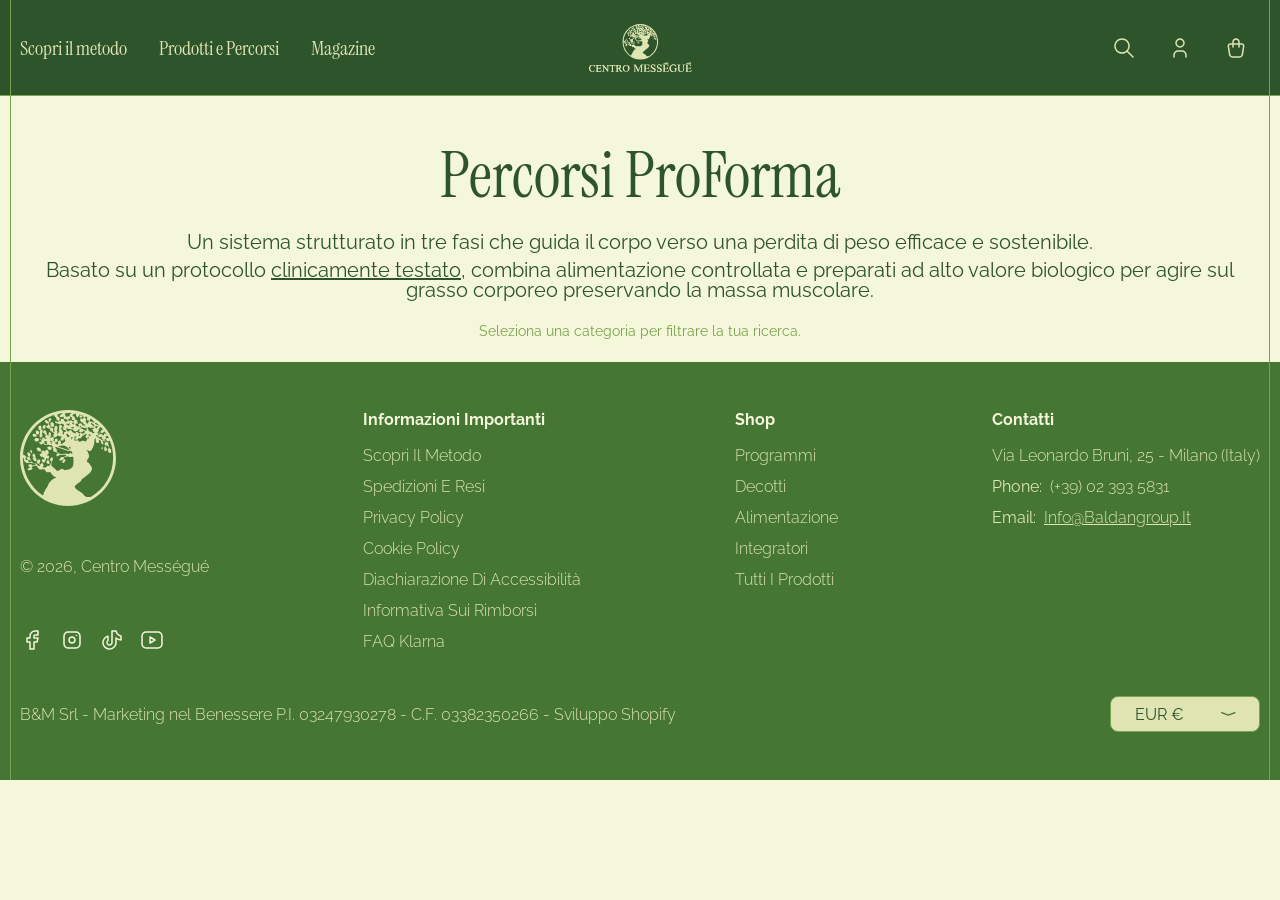
==== collections.html @ 6bb700eb "fixed issues" ====
<!DOCTYPE html>
<html lang="en">

<head>
	<meta charset="UTF-8">
	<meta name="viewport" content="width=device-width, initial-scale=1.0">
	<title>Centro Mességué | PLP Percorsi</title>
	<!-- link css start -->
	<link rel="shortcut icon" href="./assets/images/favicon.png" type="image/x-icon">
	<link rel="stylesheet" href="./assets/css/swiper-bundle.min.css">
	<link rel="stylesheet" href="./assets/css/footer.css">
	<link rel="stylesheet" href="./assets/css/card.css">
	<link rel="stylesheet" href="./assets/css/common-banner-section.css">
	<link rel="stylesheet" href="./assets/css/navbar.css">
	<link rel="stylesheet" href="./assets/css/main.css">
	<!-- link css end -->
</head>

<body>
	<header>
		<!-- navbar section start -->
		<nav class="navbar">
			<div class="container">
				<div class="navbar-wrapper">
					<div class="navbar-left">
						<div class="mobile-menu-btn">
							<div class="ham-menu">
								<span></span>
								<span></span>
								<span></span>
							</div>
						</div>
						<ul class="navbar-icons">
							<li>
								<span class="search-bar-open-btn">
									<svg width="24" height="24" viewBox="0 0 24 24" fill="none" xmlns="http://www.w3.org/2000/svg">
										<g clip-path="url(#clip0_2001_1194)">
											<path
												d="M3 10C3 10.9193 3.18106 11.8295 3.53284 12.6788C3.88463 13.5281 4.40024 14.2997 5.05025 14.9497C5.70026 15.5998 6.47194 16.1154 7.32122 16.4672C8.1705 16.8189 9.08075 17 10 17C10.9193 17 11.8295 16.8189 12.6788 16.4672C13.5281 16.1154 14.2997 15.5998 14.9497 14.9497C15.5998 14.2997 16.1154 13.5281 16.4672 12.6788C16.8189 11.8295 17 10.9193 17 10C17 9.08075 16.8189 8.1705 16.4672 7.32122C16.1154 6.47194 15.5998 5.70026 14.9497 5.05025C14.2997 4.40024 13.5281 3.88463 12.6788 3.53284C11.8295 3.18106 10.9193 3 10 3C9.08075 3 8.1705 3.18106 7.32122 3.53284C6.47194 3.88463 5.70026 4.40024 5.05025 5.05025C4.40024 5.70026 3.88463 6.47194 3.53284 7.32122C3.18106 8.1705 3 9.08075 3 10Z"
												stroke="#2E542C" stroke-width="1.5" stroke-linecap="round" stroke-linejoin="round" />
											<path d="M21 21L15 15" stroke="#2E542C" stroke-width="1.5" stroke-linecap="round"
												stroke-linejoin="round" />
										</g>
										<defs>
											<clipPath id="clip0_2001_1194">
												<rect width="24" height="24" fill="white" />
											</clipPath>
										</defs>
									</svg>
								</span>
							</li>
						</ul>
						<div class="navbar-links-wrapper">
							<span class="mobile-menu-close-window-btn"></span>
							<div class="navbar-links-inner">
								<div class="nav-sidebar-top">
									<div class="navbar-brand">
										<a href="index.html" class="navbar-logo">
											<img src="./assets/images/logo.svg" alt="logo.svg">
										</a>
									</div>
									<div class="mobile-menu-btn">
										<div class="ham-menu">
											<span></span>
											<span></span>
											<span></span>
										</div>
									</div>
								</div>
								<ul class="navbar-links">
									<li class="navbar-link">
										<a href="#!" class="navbar-link-title">
											Scopri il metodo
										</a>
									</li>
									<li class="navbar-link">
										<div class="navbar-link-title">
											Prodotti e Percorsi
										</div>
										<div class="navbar-megamenu-content">
											<div class="container">
												<div class="navbar-megamenu-content-items">
													<div class="navbar-megamenu-content-item">
														<p class="title">Consigliati</p>
														<ul class="list">
															<li><a href="#!">Best Sellers</a></li>
															<li><a href="#!">Novità</a></li>
															<li><a href="#!">Promozioni</a></li>
															<li><a href="#!"><strong>Tutti i prodotti e
																		percorsi</strong></a></li>
														</ul>
													</div>
													<div class="navbar-megamenu-content-item">
														<p class="title">Percorsi ProForma</p>
														<ul class="list">
															<li><a href="#!">Kit 1 giorno</a></li>
															<li><a href="#!">Kit 7 giorni</a></li>
															<li><a href="#!">Kit 14 giorni</a></li>
															<li><a href="#!"><strong>Vedi tutto</strong></a></li>
														</ul>
													</div>
													<div class="navbar-megamenu-content-item">
														<p class="title">Decotti</p>
														<ul class="list">
															<li><a href="#!">Drenaggio</a></li>
															<li><a href="#!">Depurazione</a></li>
															<li><a href="#!">Energia</a></li>
															<li><a href="#!">Metabolismo</a></li>
															<li><a href="#!">Pack</a></li>
															<li><a href="#!"><strong>Vedi tutto</strong></a></li>
														</ul>
													</div>
													<div class="navbar-megamenu-content-item">
														<p class="title">Alimentazione</p>
														<ul class="list">
															<li><a href="#!">Pasti</a></li>
															<li><a href="#!">Snack</a></li>
															<li><a href="#!">Dessert</a></li>
															<li><a href="#!">Bevande</a></li>
															<li><a href="#!"><strong>Vedi tutto</strong></a></li>
														</ul>
													</div>
													<div class="navbar-megamenu-content-item">
														<p class="title">Integratori</p>
														<ul class="list">
															<li><a href="#!">Drenaggio</a></li>
															<li><a href="#!">Energia</a></li>
															<li><a href="#!"><strong>Vedi tutto</strong></a></li>
														</ul>
													</div>
												</div>
											</div>
										</div>
									</li>
									<li class="navbar-link">
										<a href="#!" class="navbar-link-title">
											Magazine
										</a>
									</li>
									<!-- <li class="navbar-link">
										<div class="dropdown-wrapper">
											<div class="navbar-link-title dropdown-btn1">pages
												<span class="icon">
													<svg focusable="false" viewBox="0 0 16 14" width="10" height="10"
														xmlns="http://www.w3.org/2000/svg">
														<path fill-rule="evenodd" clip-rule="evenodd"
															d="M.116 4.884l1.768-1.768L8 9.232l6.116-6.116 1.768 1.768L8 12.768.116 4.884z">
														</path>
													</svg>
												</span>
											</div>
											<div class="sub-menu dropdown-sub-menu dropdown-sub-menu1">
												<ul>
													<li>
														<a href="collections.html">collections</a>
													</li>
													<li>
														<a href="product.html">product</a>
													</li>
													<li>
														<a href="about.html">about</a>
													</li>
													<li>
														<a href="history.html">history</a>
													</li>
													<li>
														<div class="dropdown-wrapper2">
															<div class="dropdown-nav-link-text dropdown-btn2">blog<span class="icon">
																	<svg focusable="false" viewBox="0 0 16 14" width="10" height="10"
																		xmlns="http://www.w3.org/2000/svg">
																		<path fill-rule="evenodd" clip-rule="evenodd"
																			d="M.116 4.884l1.768-1.768L8 9.232l6.116-6.116 1.768 1.768L8 12.768.116 4.884z">
																		</path>
																	</svg>
																</span>
															</div>
															<div class="sub-menu2 dropdown-sub-menu dropdown-sub-menu2">
																<ul>
																	<li>
																		<a href="blog.html">blog all</a>
																	</li>
																	<li>
																		<a href="article.html">article</a>
																	</li>
																</ul>
															</div>
														</div>
													</li>
													<li>
														<a href="contact.html">contact</a>
													</li>
													<li>
														<a href="cart.html">cart</a>
													</li>
													<li>
														<a href="store.html">find store</a>
													</li>
													<li>
														<a href="faq.html">faqs</a>
													</li>
													<li>
														<a href="policy.html">policy</a>
													</li>
													<li>
														<a href="return.html">Return</a>
													</li>
												</ul>
											</div>
										</div>
									</li> -->
								</ul>
								<div class="navbar-sidebar-bottom">
									<ul class="social-icons">
										<li>
											<a href="#!">
												<svg width="24" height="24" viewBox="0 0 24 24" fill="none" xmlns="http://www.w3.org/2000/svg">
													<g clip-path="url(#clip0_349_453)">
														<path
															d="M7 10V14H10V21H14V14H17L18 10H14V8C14 7.73478 14.1054 7.48043 14.2929 7.29289C14.4804 7.10536 14.7348 7 15 7H18V3H15C13.6739 3 12.4021 3.52678 11.4645 4.46447C10.5268 5.40215 10 6.67392 10 8V10H7Z"
															stroke="#F4F7D9" stroke-width="1.5" stroke-linecap="round" stroke-linejoin="round" />
													</g>
													<defs>
														<clipPath>
															<rect width="24" height="24" fill="white" />
														</clipPath>
													</defs>
												</svg>
											</a>
										</li>
										<li>
											<a href="#!">
												<svg width="24" height="24" viewBox="0 0 24 24" fill="none" xmlns="http://www.w3.org/2000/svg">
													<g clip-path="url(#clip0_349_456)">
														<path
															d="M4 8C4 6.93913 4.42143 5.92172 5.17157 5.17157C5.92172 4.42143 6.93913 4 8 4H16C17.0609 4 18.0783 4.42143 18.8284 5.17157C19.5786 5.92172 20 6.93913 20 8V16C20 17.0609 19.5786 18.0783 18.8284 18.8284C18.0783 19.5786 17.0609 20 16 20H8C6.93913 20 5.92172 19.5786 5.17157 18.8284C4.42143 18.0783 4 17.0609 4 16V8Z"
															stroke="#F4F7D9" stroke-width="1.5" stroke-linecap="round" stroke-linejoin="round" />
														<path
															d="M9 12C9 12.7956 9.31607 13.5587 9.87868 14.1213C10.4413 14.6839 11.2044 15 12 15C12.7956 15 13.5587 14.6839 14.1213 14.1213C14.6839 13.5587 15 12.7956 15 12C15 11.2044 14.6839 10.4413 14.1213 9.87868C13.5587 9.31607 12.7956 9 12 9C11.2044 9 10.4413 9.31607 9.87868 9.87868C9.31607 10.4413 9 11.2044 9 12Z"
															stroke="#F4F7D9" stroke-width="1.5" stroke-linecap="round" stroke-linejoin="round" />
														<path d="M16.5 7.5V7.51" stroke="#F4F7D9" stroke-width="1.5" stroke-linecap="round"
															stroke-linejoin="round" />
													</g>
													<defs>
														<clipPath>
															<rect width="24" height="24" fill="white" />
														</clipPath>
													</defs>
												</svg>
											</a>
										</li>
										<li>
											<a href="#!">
												<svg width="24" height="24" viewBox="0 0 24 24" fill="none" xmlns="http://www.w3.org/2000/svg">
													<g clip-path="url(#clip0_349_461)">
														<path
															d="M21 7.917V11.951C19.1861 11.771 17.4564 11.0961 16 10V14.5C15.9997 15.7211 15.6555 16.9175 15.0067 17.952C14.3579 18.9865 13.4308 19.8174 12.3317 20.3493C11.2325 20.8813 10.0057 21.0929 8.79185 20.9599C7.57799 20.8268 6.42615 20.3545 5.46831 19.5971C4.51046 18.8397 3.78534 17.8278 3.37603 16.6773C2.96671 15.5268 2.88976 14.2843 3.15399 13.0921C3.41821 11.8999 4.01293 10.8062 4.87 9.93642C5.72707 9.0666 6.81183 8.4558 8 8.174V12.5C7.65909 12.7557 7.38919 13.0943 7.21594 13.4836C7.04269 13.8729 6.97183 14.3001 7.0101 14.7245C7.04837 15.1489 7.1945 15.5565 7.4346 15.9086C7.6747 16.2606 8.00081 16.5455 8.38197 16.7361C8.76312 16.9266 9.18666 17.0166 9.61237 16.9975C10.0381 16.9783 10.4518 16.8507 10.8143 16.6266C11.1768 16.4026 11.476 16.0896 11.6836 15.7174C11.8911 15.3452 12 14.9261 12 14.5V3H16.083C16.2912 4.2284 16.8764 5.36162 17.7574 6.24263C18.6384 7.12363 19.7716 7.70878 21 7.917Z"
															stroke="#F4F7D9" stroke-width="1.5" stroke-linecap="round" stroke-linejoin="round" />
													</g>
													<defs>
														<clipPath>
															<rect width="24" height="24" fill="white" />
														</clipPath>
													</defs>
												</svg>
											</a>
										</li>
										<li>
											<a href="#!">
												<svg width="24" height="24" viewBox="0 0 24 24" fill="none" xmlns="http://www.w3.org/2000/svg">
													<g clip-path="url(#clip0_349_464)">
														<path
															d="M2 8C2 6.93913 2.42143 5.92172 3.17157 5.17157C3.92172 4.42143 4.93913 4 6 4H18C19.0609 4 20.0783 4.42143 20.8284 5.17157C21.5786 5.92172 22 6.93913 22 8V16C22 17.0609 21.5786 18.0783 20.8284 18.8284C20.0783 19.5786 19.0609 20 18 20H6C4.93913 20 3.92172 19.5786 3.17157 18.8284C2.42143 18.0783 2 17.0609 2 16V8Z"
															stroke="#F4F7D9" stroke-width="1.5" stroke-linecap="round" stroke-linejoin="round" />
														<path d="M10 9L15 12L10 15V9Z" stroke="#F4F7D9" stroke-width="1.5" stroke-linecap="round"
															stroke-linejoin="round" />
													</g>
													<defs>
														<clipPath>
															<rect width="24" height="24" fill="white" />
														</clipPath>
													</defs>
												</svg>
											</a>
										</li>
									</ul>
								</div>
							</div>
						</div>
					</div>
					<div class="navbar-middle">
						<div class="navbar-brand">
							<a href="index.html" class="navbar-logo">
								<img src="./assets/images/logo.svg" alt="logo.svg">
							</a>
						</div>
						<div class="navbar-brand2">
							<a href="index.html" class="navbar-logo">
								<img src="./assets/images/logo2.svg" alt="logo2.svg">
							</a>
						</div>
					</div>
					<div class="navbar-right">
						<ul class="navbar-icons">
							<li>
								<span class="search-bar-open-btn">
									<svg width="24" height="24" viewBox="0 0 24 24" fill="none" xmlns="http://www.w3.org/2000/svg">
										<g clip-path="url(#clip0_2001_1194)">
											<path
												d="M3 10C3 10.9193 3.18106 11.8295 3.53284 12.6788C3.88463 13.5281 4.40024 14.2997 5.05025 14.9497C5.70026 15.5998 6.47194 16.1154 7.32122 16.4672C8.1705 16.8189 9.08075 17 10 17C10.9193 17 11.8295 16.8189 12.6788 16.4672C13.5281 16.1154 14.2997 15.5998 14.9497 14.9497C15.5998 14.2997 16.1154 13.5281 16.4672 12.6788C16.8189 11.8295 17 10.9193 17 10C17 9.08075 16.8189 8.1705 16.4672 7.32122C16.1154 6.47194 15.5998 5.70026 14.9497 5.05025C14.2997 4.40024 13.5281 3.88463 12.6788 3.53284C11.8295 3.18106 10.9193 3 10 3C9.08075 3 8.1705 3.18106 7.32122 3.53284C6.47194 3.88463 5.70026 4.40024 5.05025 5.05025C4.40024 5.70026 3.88463 6.47194 3.53284 7.32122C3.18106 8.1705 3 9.08075 3 10Z"
												stroke="#2E542C" stroke-width="1.5" stroke-linecap="round" stroke-linejoin="round" />
											<path d="M21 21L15 15" stroke="#2E542C" stroke-width="1.5" stroke-linecap="round"
												stroke-linejoin="round" />
										</g>
										<defs>
											<clipPath>
												<rect width="24" height="24" fill="white" />
											</clipPath>
										</defs>
									</svg>
								</span>
							</li>
							<li>
								<a href="#!">
									<svg width="24" height="24" viewBox="0 0 24 24" fill="none" xmlns="http://www.w3.org/2000/svg">
										<g clip-path="url(#clip0_2001_1198)">
											<path
												d="M8 7C8 8.06087 8.42143 9.07828 9.17157 9.82843C9.92172 10.5786 10.9391 11 12 11C13.0609 11 14.0783 10.5786 14.8284 9.82843C15.5786 9.07828 16 8.06087 16 7C16 5.93913 15.5786 4.92172 14.8284 4.17157C14.0783 3.42143 13.0609 3 12 3C10.9391 3 9.92172 3.42143 9.17157 4.17157C8.42143 4.92172 8 5.93913 8 7Z"
												stroke="#2E542C" stroke-width="1.5" stroke-linecap="round" stroke-linejoin="round" />
											<path
												d="M6 21V19C6 17.9391 6.42143 16.9217 7.17157 16.1716C7.92172 15.4214 8.93913 15 10 15H14C15.0609 15 16.0783 15.4214 16.8284 16.1716C17.5786 16.9217 18 17.9391 18 19V21"
												stroke="#2E542C" stroke-width="1.5" stroke-linecap="round" stroke-linejoin="round" />
										</g>
										<defs>
											<clipPath id="clip0_2001_1198">
												<rect width="24" height="24" fill="white" />
											</clipPath>
										</defs>
									</svg>
								</a>
							</li>
							<li>
								<span class="side-cart-btn">
									<!-- <span class="cart-count">0</span> -->
									<svg width="24" height="24" viewBox="0 0 24 24" fill="none" xmlns="http://www.w3.org/2000/svg">
										<g clip-path="url(#clip0_2001_1202)">
											<path
												d="M6.33105 8H17.67C17.9584 7.99997 18.2434 8.06229 18.5054 8.1827C18.7674 8.30311 19.0003 8.47876 19.1881 8.6976C19.3759 8.91645 19.5141 9.17331 19.5933 9.45059C19.6726 9.72786 19.6909 10.019 19.647 10.304L18.392 18.456C18.2831 19.1644 17.9241 19.8105 17.38 20.2771C16.836 20.7438 16.1428 21.0002 15.426 21H8.57405C7.85745 21 7.16453 20.7434 6.62068 20.2768C6.07683 19.8102 5.71797 19.1643 5.60905 18.456L4.35405 10.304C4.31022 10.019 4.32854 9.72786 4.40775 9.45059C4.48697 9.17331 4.62521 8.91645 4.81299 8.6976C5.00078 8.47876 5.23367 8.30311 5.49569 8.1827C5.75772 8.06229 6.04268 7.99997 6.33105 8Z"
												stroke="#2E542C" stroke-width="1.5" stroke-linecap="round" stroke-linejoin="round" />
											<path
												d="M9 11V6C9 5.20435 9.31607 4.44129 9.87868 3.87868C10.4413 3.31607 11.2044 3 12 3C12.7956 3 13.5587 3.31607 14.1213 3.87868C14.6839 4.44129 15 5.20435 15 6V11"
												stroke="#2E542C" stroke-width="1.5" stroke-linecap="round" stroke-linejoin="round" />
										</g>
										<defs>
											<clipPath id="clip0_2001_1202">
												<rect width="24" height="24" fill="white" />
											</clipPath>
										</defs>
									</svg>
								</span>
							</li>
						</ul>
					</div>
				</div>
			</div>
		</nav>
		<!-- navbar section end -->

		<!-- search-bar start -->
		<div class="search-bar-overlay">
			<span class="search-bar-close-window-btn"></span>
			<div class="search-bar-inner">
				<button class="search-close-btn">
					<svg width="24" height="24" viewBox="0 0 18 18" fill="none" xmlns="http://www.w3.org/2000/svg">
						<path d="M3 15L15 3" stroke="#232323" stroke-width="1.5" stroke-linecap="round" stroke-linejoin="round">
						</path>
						<path d="M15 15L3 3" stroke="#232323" stroke-width="1.5" stroke-linecap="round" stroke-linejoin="round">
						</path>
					</svg>
				</button>
				<div class="navbar-search-bar">
					<input type="text" placeholder="search product">
					<button class="search-btn">
						<svg width="24" height="24" viewBox="0 0 24 24" fill="none" xmlns="http://www.w3.org/2000/svg">
							<g clip-path="url(#clip0_2001_1194)">
								<path
									d="M3 10C3 10.9193 3.18106 11.8295 3.53284 12.6788C3.88463 13.5281 4.40024 14.2997 5.05025 14.9497C5.70026 15.5998 6.47194 16.1154 7.32122 16.4672C8.1705 16.8189 9.08075 17 10 17C10.9193 17 11.8295 16.8189 12.6788 16.4672C13.5281 16.1154 14.2997 15.5998 14.9497 14.9497C15.5998 14.2997 16.1154 13.5281 16.4672 12.6788C16.8189 11.8295 17 10.9193 17 10C17 9.08075 16.8189 8.1705 16.4672 7.32122C16.1154 6.47194 15.5998 5.70026 14.9497 5.05025C14.2997 4.40024 13.5281 3.88463 12.6788 3.53284C11.8295 3.18106 10.9193 3 10 3C9.08075 3 8.1705 3.18106 7.32122 3.53284C6.47194 3.88463 5.70026 4.40024 5.05025 5.05025C4.40024 5.70026 3.88463 6.47194 3.53284 7.32122C3.18106 8.1705 3 9.08075 3 10Z"
									stroke="#fff" stroke-width="1.5" stroke-linecap="round" stroke-linejoin="round" />
								<path d="M21 21L15 15" stroke="#fff" stroke-width="1.5" stroke-linecap="round"
									stroke-linejoin="round" />
							</g>
							<defs>
								<clipPath>
									<rect width="24" height="24" fill="white" />
								</clipPath>
							</defs>
						</svg>
					</button>
				</div>
			</div>
		</div>
		<!-- search-bar end -->
	</header>

	<main>
		<section class="common-banner-section">
			<div class="container">
				<div class="common-banner-content">
					<h1 class="title">Percorsi ProForma</h1>
					<p class="text">Un sistema strutturato in tre fasi che guida il corpo verso una perdita di peso efficace e
						sostenibile.</p>
					<p class="text"> Basato su un protocollo <a href="#!">clinicamente testato</a>, combina alimentazione
						controllata e preparati ad alto valore biologico per agire sul grasso corporeo preservando la massa
						muscolare.</p>
					<p class="mark-text">Seleziona una categoria per filtrare la tua ricerca.</p>
				</div>
			</div>
		</section>

	</main>

	<!-- footer section start -->
	<footer class="footer-section">
		<div class="container">
			<div class="footer-items">
				<div class="footer-item">
					<div class="footer-logo">
						<a href="#">
							<img src="./assets/images/footer-logo.svg" alt="footer-logo.svg">
						</a>
					</div>
					<div class="footer-content">
						<p class="footer-content-text">© 2026, Centro Mességué</p>
					</div>
					<div class="footer-icons">
						<ul class="social-icons">
							<li>
								<a href="#!">
									<svg width="24" height="24" viewBox="0 0 24 24" fill="none" xmlns="http://www.w3.org/2000/svg">
										<g clip-path="url(#clip0_349_453)">
											<path
												d="M7 10V14H10V21H14V14H17L18 10H14V8C14 7.73478 14.1054 7.48043 14.2929 7.29289C14.4804 7.10536 14.7348 7 15 7H18V3H15C13.6739 3 12.4021 3.52678 11.4645 4.46447C10.5268 5.40215 10 6.67392 10 8V10H7Z"
												stroke="#F4F7D9" stroke-width="1.5" stroke-linecap="round" stroke-linejoin="round" />
										</g>
										<defs>
											<clipPath>
												<rect width="24" height="24" fill="white" />
											</clipPath>
										</defs>
									</svg>
								</a>
							</li>
							<li>
								<a href="#!">
									<svg width="24" height="24" viewBox="0 0 24 24" fill="none" xmlns="http://www.w3.org/2000/svg">
										<g clip-path="url(#clip0_349_456)">
											<path
												d="M4 8C4 6.93913 4.42143 5.92172 5.17157 5.17157C5.92172 4.42143 6.93913 4 8 4H16C17.0609 4 18.0783 4.42143 18.8284 5.17157C19.5786 5.92172 20 6.93913 20 8V16C20 17.0609 19.5786 18.0783 18.8284 18.8284C18.0783 19.5786 17.0609 20 16 20H8C6.93913 20 5.92172 19.5786 5.17157 18.8284C4.42143 18.0783 4 17.0609 4 16V8Z"
												stroke="#F4F7D9" stroke-width="1.5" stroke-linecap="round" stroke-linejoin="round" />
											<path
												d="M9 12C9 12.7956 9.31607 13.5587 9.87868 14.1213C10.4413 14.6839 11.2044 15 12 15C12.7956 15 13.5587 14.6839 14.1213 14.1213C14.6839 13.5587 15 12.7956 15 12C15 11.2044 14.6839 10.4413 14.1213 9.87868C13.5587 9.31607 12.7956 9 12 9C11.2044 9 10.4413 9.31607 9.87868 9.87868C9.31607 10.4413 9 11.2044 9 12Z"
												stroke="#F4F7D9" stroke-width="1.5" stroke-linecap="round" stroke-linejoin="round" />
											<path d="M16.5 7.5V7.51" stroke="#F4F7D9" stroke-width="1.5" stroke-linecap="round"
												stroke-linejoin="round" />
										</g>
										<defs>
											<clipPath>
												<rect width="24" height="24" fill="white" />
											</clipPath>
										</defs>
									</svg>
								</a>
							</li>
							<li>
								<a href="#!">
									<svg width="24" height="24" viewBox="0 0 24 24" fill="none" xmlns="http://www.w3.org/2000/svg">
										<g clip-path="url(#clip0_349_461)">
											<path
												d="M21 7.917V11.951C19.1861 11.771 17.4564 11.0961 16 10V14.5C15.9997 15.7211 15.6555 16.9175 15.0067 17.952C14.3579 18.9865 13.4308 19.8174 12.3317 20.3493C11.2325 20.8813 10.0057 21.0929 8.79185 20.9599C7.57799 20.8268 6.42615 20.3545 5.46831 19.5971C4.51046 18.8397 3.78534 17.8278 3.37603 16.6773C2.96671 15.5268 2.88976 14.2843 3.15399 13.0921C3.41821 11.8999 4.01293 10.8062 4.87 9.93642C5.72707 9.0666 6.81183 8.4558 8 8.174V12.5C7.65909 12.7557 7.38919 13.0943 7.21594 13.4836C7.04269 13.8729 6.97183 14.3001 7.0101 14.7245C7.04837 15.1489 7.1945 15.5565 7.4346 15.9086C7.6747 16.2606 8.00081 16.5455 8.38197 16.7361C8.76312 16.9266 9.18666 17.0166 9.61237 16.9975C10.0381 16.9783 10.4518 16.8507 10.8143 16.6266C11.1768 16.4026 11.476 16.0896 11.6836 15.7174C11.8911 15.3452 12 14.9261 12 14.5V3H16.083C16.2912 4.2284 16.8764 5.36162 17.7574 6.24263C18.6384 7.12363 19.7716 7.70878 21 7.917Z"
												stroke="#F4F7D9" stroke-width="1.5" stroke-linecap="round" stroke-linejoin="round" />
										</g>
										<defs>
											<clipPath>
												<rect width="24" height="24" fill="white" />
											</clipPath>
										</defs>
									</svg>
								</a>
							</li>
							<li>
								<a href="#!">
									<svg width="24" height="24" viewBox="0 0 24 24" fill="none" xmlns="http://www.w3.org/2000/svg">
										<g clip-path="url(#clip0_349_464)">
											<path
												d="M2 8C2 6.93913 2.42143 5.92172 3.17157 5.17157C3.92172 4.42143 4.93913 4 6 4H18C19.0609 4 20.0783 4.42143 20.8284 5.17157C21.5786 5.92172 22 6.93913 22 8V16C22 17.0609 21.5786 18.0783 20.8284 18.8284C20.0783 19.5786 19.0609 20 18 20H6C4.93913 20 3.92172 19.5786 3.17157 18.8284C2.42143 18.0783 2 17.0609 2 16V8Z"
												stroke="#F4F7D9" stroke-width="1.5" stroke-linecap="round" stroke-linejoin="round" />
											<path d="M10 9L15 12L10 15V9Z" stroke="#F4F7D9" stroke-width="1.5" stroke-linecap="round"
												stroke-linejoin="round" />
										</g>
										<defs>
											<clipPath>
												<rect width="24" height="24" fill="white" />
											</clipPath>
										</defs>
									</svg>
								</a>
							</li>
						</ul>
					</div>
				</div>
				<div class="footer-item">
					<h2 class="footer-item-title">Informazioni importanti</h2>
					<ul class="footer-list">
						<li><a href="#">Scopri il metodo</a></li>
						<li><a href="#">Spedizioni e Resi</a></li>
						<li><a href="#">Privacy Policy</a></li>
						<li><a href="#">Cookie Policy</a></li>
						<li><a href="#">Diachiarazione di Accessibilità</a></li>
						<li><a href="#">Informativa sui Rimborsi</a></li>
						<li><a href="#">FAQ Klarna</a></li>
					</ul>
				</div>
				<div class="footer-item">
					<h2 class="footer-item-title">Shop</h2>
					<ul class="footer-list">
						<li><a href="#">Programmi</a></li>
						<li><a href="#">Decotti</a></li>
						<li><a href="#">Alimentazione</a></li>
						<li><a href="#">Integratori</a></li>
						<li><a href="#">Tutti i prodotti</a></li>
					</ul>
				</div>
				<div class="footer-item">
					<h2 class="footer-item-title">Contatti</h2>
					<ul class="footer-list">
						<li>
							<p>Via Leonardo Bruni, 25 - Milano (Italy)</p>
						</li>
						<li><em>phone:</em><a href="#">(+39) 02 393 5831</a></li>
						<li><em>Email:</em><a href="#" class="email">info@baldangroup.it</a></li>
					</ul>
				</div>
			</div>
		</div>
		<div class="copyright-area">
			<div class="container">
				<div class="copyright-content">
					<div class="copyright-text">
						<p>B&M Srl - Marketing nel Benessere P.I. 03247930278 - C.F. 03382350266 - Sviluppo Shopify</p>
					</div>
					<div class="copyright-field">
						<div class="price-select-field">
							<select>
								<option value="1">EUR €</option>
								<option value="2">EUR €</option>
								<option value="3">EUR €</option>
							</select>
							<span class="icon"><svg width="15" height="4" viewBox="0 0 15 4" fill="none"
									xmlns="http://www.w3.org/2000/svg">
									<path d="M0.625244 0.625L7.29191 3.125L13.9586 0.625" stroke="#457634" stroke-width="1.25"
										stroke-linecap="round" stroke-linejoin="round" />
								</svg>
							</span>
						</div>
					</div>
				</div>
			</div>
		</div>
	</footer>
	<!-- footer section end -->

	<!-- js link start-->
	<script src="./assets/js/jquery-3.7.1.min.js"></script>
	<script src="./assets/js/swiper-bundle.min.js"></script>
	<script src="./assets/js/script.js"></script>
	<!-- js link end-->
</body>

</html>
---- assets/css/footer.css ----
/* footer-section css start */
.footer-section {
    background-color: var(--brand-color);
    padding: 48px 0;
    overflow: hidden;
}

.footer-items {
    display: flex;
    justify-content: space-between;
    gap: 24px;
    padding: 0 0 24px 0;
}

.footer-item {
    width: fit-content;
}

.footer-item:first-child {
    display: flex;
    flex-direction: column;
    justify-content: space-between;
    gap: 16px;
}

.footer-logo {
    max-width: 96px;
}

.footer-content-text {
    color: var(--item-bg2);
    font-weight: 300;
}

.footer-item-title {
    margin: 0 0 16px 0;
    color: var(--item-bg5);
    text-transform: capitalize;
    font-size: 16px;
    font-weight: 700;
    font-family: var(--paragraph-font);
}

.footer-list li {
    margin: 0 0 10px 0;
    display: flex;
    align-items: center;
    gap: 8px;
}

.footer-list li em {
    text-transform: capitalize;
    color: var(--item-bg2);
    font-style: normal;
}

.footer-list li:last-child {
    margin: 0;
}

.footer-list li p,
.footer-list li a {
    font-size: 16px;
    line-height: 21px;
    text-transform: capitalize;
    color: var(--item-bg2);
    font-weight: 300;
}

.footer-list li a.email {
    text-decoration: underline;
}

.footer-list li a:hover {
    text-decoration: underline;
}

.copyright-area {
    padding: 20px 0 0 0;
}

.copyright-content {
    display: flex;
    justify-content: space-between;
    align-items: center;
    gap: 16px;
}

.copyright-text p,
.copyright-text a {
    color: var(--item-bg2);
    font-size: 16px;
    line-height: 21px;
    font-weight: 300;
}

.price-select-field {
    position: relative;
}

.copyright-field select {
    padding: 0 42px 0 24px;
    height: 36px;
    background: var(--item-bg2);
    border-radius: 8px;
    overflow: hidden;
    min-width: 150px;
}

.copyright-field .icon {
    position: absolute;
    top: 50%;
    right: 24px;
    transform: translateY(-50%);
    display: flex;
    /* z-index: -1; */
}

/* footer-section css end */

@media only screen and (max-width: 992px) {

    /* footer-section css start */
    .footer-items {
        gap: 16px;
        flex-wrap: wrap;
        row-gap: 40px;
    }

    .footer-item:first-child {
        width: 100%;
        max-width: 100%;
    }

    .footer-item {
        width: 30%;
    }

    /* footer-section css end */
}

@media only screen and (max-width:767px) {

    /* footer section css start */

    .footer-item:last-child {
        width: 100%;
    }

    .footer-item {
        width: 47%;
    }

    .footer-item-title {
        margin: 0 0 10px 0;
    }

    .footer-text {
        margin: 10px 0 0 0;
    }

    .footer-list li {
        margin: 0 0 6px 0;
    }

    /* footer section css end */
}

@media only screen and (max-width: 575px) {

    /* footer section css start */
    .footer-items {
        column-gap: 16px;
        row-gap: 24px;
        padding: 0 0 16px 0;
    }

    .footer-item {
        width: 47%;
    }

    .footer-item:first-child {
        width: 100%;
    }

    .footer-item:last-child {
        width: 100%;
    }

    .footer-logo {
        max-width: 50px;
    }

    .footer-item-title {
        font-size: 14px;
    }

    .footer-list li p,
    .footer-list li a {
        font-size: 14px;
        line-height: 21px;
    }

    .copyright-area {
        padding: 16px 0 0 0;
    }

    .copyright-content {
        justify-content: center;
        flex-direction: column;
    }

    .copyright-text {
        text-align: center;
    }

    .copyright-text p,
    .copyright-text a {
        font-size: 14px;
    }

    /* footer section css end */
}
---- assets/css/card.css ----
/* product-card css start */

.product-card {
    height: 100%;
}

.product-card .card-image-wrap {
    margin: 0;
    min-width: 0px;
    border: 0px;
    box-sizing: border-box;
    display: flex;
    height: auto;
    max-width: 100%;
    overflow: hidden;
    padding: 0;
    position: relative;
    width: 100%;
    background-color: var(--card-bg);
}

.card-badge {
    position: absolute;
    top: 10px;
    left: 10px;
    z-index: 1;
    color: var(--white);
    font-family: var(--paragraph-font);
    font-size: 13px;
    font-weight: 500;
    line-height: 1;
    padding: 5px 8px;
    background-color: var(--card-badge-bg);
    text-transform: uppercase;
}

.product-card .card-image-wrap:before {
    padding-bottom: 150%;
    content: "";
    width: 0;
    height: 0;
}

.product-card .card-image-wrap .card-img {
    overflow: hidden;
    position: absolute;
    width: 100%;
    height: 100%;
    top: 0;
    bottom: 0;
}

.product-card .card-img .main-img {
    transition: ease .5s;
}

.product-card .card-img .main-img img {
    object-fit: cover;
}

.card_hover:hover .card-img .main-img {
    transform: scale(0);
    opacity: 0;
    visibility: hidden;
}

.product-card .card-img .hover-img {
    position: absolute;
    left: 0;
    top: 0;
    right: 0;
    bottom: 0;
    width: 100%;
    height: 100%;
    transform: scale(1.2);
    opacity: 0;
    visibility: hidden;
    transition: ease .5s;
}

.card_hover:hover .card-img .hover-img {
    transform: scale(1);
    opacity: 1;
    visibility: visible;
}

.product-card .card_hover_img {
    object-fit: cover;
}

.product-card .card-content {
    margin: 10px 0 0 0;
    text-align: left;
}

.product-card .card-content .card-title {
    color: var(--paragraph-text-color);
    font-family: var(--paragraph-font);
    font-size: 16px;
    font-weight: 400;
    line-height: 20px;
    text-transform: capitalize;
    transition: ease .2s;
}

.product-card .card-content .card-title:hover {
    text-decoration: underline;
}

.product-card .card-content .card-subtitle {
    margin: 5px 0 0 0;
    font-size: 14px;
    line-height: 20px;
    text-transform: capitalize;
}

.card-product-varient {
    margin: 5px 0 0 0;
    color: var(--brand-color);
    font-size: 12px;
    text-transform: uppercase;
    font-weight: 400;
    line-height: 16px;
    color: var(--paragraph-text-color);
}

.product-card .card-content .card-price {
    display: flex;
    gap: 5px;
}

.product-card .card-content .card-price-wrap {
    display: flex;
    gap: 10px;
    align-items: center;
    margin: 8px 0 0 0;
}

.product-card .card-content .card-price-wrap .latest-price {
    color: var(--paragraph-text-color);
    font-family: var(--paragraph-font);
    font-size: 16px;
    font-weight: 600;
    line-height: 1;
    text-transform: uppercase;
    display: flex;
    align-items: flex-start;
}

.product-card .card-content .card-price-wrap .latest-price span {
    color: var(--paragraph-text-color);
    font-family: var(--paragraph-font);
    font-size: 10px;
    font-weight: 600;
    line-height: 1;
}

.product-card .card-content .card-price-wrap .previous-price {
    text-transform: uppercase;
    font-family: var(--paragraph-font);
    font-size: 16px;
    font-weight: 500;
    color: var(--text-danger);
    text-decoration: line-through;
    line-height: 1;
    display: flex;
    align-items: flex-start;
}

.product-card .card-content .card-price-wrap .previous-price span {
    text-transform: uppercase;
    font-family: var(--paragraph-font);
    font-size: 10px;
    font-weight: 500;
    color: var(--text-muted);
}

.card-btn {
    position: absolute;
    bottom: 0;
    left: 0;
    width: 100%;
    display: flex;
    opacity: 1;
    visibility: visible;
    transition: ease .3s;
    -webkit-transition: ease .3s;
    -moz-transition: ease .3s;
    -ms-transition: ease .3s;
    -o-transition: ease .3s;
}

.card-btn .btn {
    padding: 8px 20px;
    border: none;
    text-wrap-mode: nowrap;
    width: 100%;
}

.card-btn .btn:hover {
    color: var(--white);
    padding: 8px 25px;
}

/* product-card css end */

@media only screen and (max-width: 767px) {

    /* product-card css start */
    .product-card .card-content .card-title {
        font-size: 14px;
        line-height: 20px;
    }

    .card-btn .btn {
        padding: 10px;
        font-size: 14px;
    }

    .card-badge {
        font-size: 12px;
        top: 10px;
        left: 10px;
        padding: 4px 5px;
    }

    /* product-card css end */
}

@media only screen and (max-width: 575px) {

    /* product-card css start */
    .product-card .card-content {
        margin: 8px 0 0 0;
    }

    .product-card .card-content .card-price-wrap .latest-price {
        font-size: 14px;
    }

    .product-card .card-content .card-price-wrap .previous-price {
        font-size: 14px;
    }

    .card-btn .btn {
        width: 100%;
        padding: 8px;
        font-size: 12px;
    }

    .card-badge {
        font-size: 10px;
    }

    /* product-card css end */
}
---- assets/css/common-banner-section.css ----
/* common-banner-section css start */
.common-banner-section {
    padding: 48px 0 24px;
}

.common-banner-content {
    max-width: 1248px;
    margin: 0 auto;
    text-align: center;
}

.common-banner-content .title {
    font-size: 64px;
    line-height: 100%;
    text-align: center;
    padding: 0 0 16px 0;
}

.common-banner-content .text {
    font-size: 20px;
    line-height: 100%;
    margin: 8px 0 0 0;
}

.common-banner-content .text a {
    color: var(--paragraph-text-color);
    text-decoration: underline;
}

.common-banner-content .mark-text {
    margin: 24px 0 0 0;
    font-size: 14px;
    line-height: 100%;
    text-align: center;
    color: var(--item-bg);
}

.common-banner-content .mark-text a {
    text-decoration: underline;
    color: var(--item-bg);
}

/* common-banner-section css end */
---- assets/css/navbar.css ----
/* navbar css start */
.navbar {
    background: var(--item-bg5);
    position: fixed;
    top: 0;
    left: 0;
    right: 0;
    transition: ease 2s;
    width: 100%;
    z-index: 999;
    border-bottom: 1px solid var(--border-color);
    height: 96px;
    overflow: hidden;
}

.navbar.green {
    background: var(--item-bg6);
    transition: all ease .3s;
}

.navbar.green .navbar-link-title {
    color: var(--item-bg2);
}

.navbar.nav-hidden {
    transform: translateY(-100%);
    transition: all 0.7s ease;
}

.navbar.nav-fixed {
    transition: all 0.7s ease;
}

.navbar .container {
    height: 100%;
}

.navbar-wrapper {
    display: grid;
    grid-template-columns: 1fr auto 1fr;
    gap: 50px;
    height: 100%;
    align-items: center;
}

.navbar-left {
    display: flex;
    align-items: center;
    gap: 16px;
    height: 100%;
}

.navbar-left .navbar-icons {
    display: none;
    padding: 0;
}

.mobile-menu-btn {
    display: none;
}

.ham-menu {
    height: 24px;
    width: 22px;
    position: relative;
    cursor: pointer;
}

.ham-menu span {
    height: 2px;
    width: 100%;
    background-color: var(--brand-color);
    border-radius: 25px;
    position: absolute;
    left: 50%;
    top: 50%;
    transform: translate(-50%, -50%);
    transition: .3s ease;
}

.ham-menu span:nth-child(1) {
    top: 25%;
}

.ham-menu span:nth-child(3) {
    top: 75%;
}

.ham-menu.active span:nth-child(1) {
    top: 50%;
    transform: translate(-50%, -50%) rotate(45deg);
}

.ham-menu.active span:nth-child(2) {
    opacity: 0;
}

.ham-menu.active span:nth-child(3) {
    top: 50%;
    transform: translate(-50%, -50%) rotate(-45deg);
}

.navbar-middle {
    height: 100%;
}

.navbar-brand2,
.navbar-brand {
    height: 100%;
    transition: all ease .3s;
}

.navbar-brand2 {
    display: none;
}

.navbar.green .navbar-brand2 {
    display: block;
}

.navbar.green .navbar-brand {
    display: none;
}

.navbar-logo {
    height: 100%;
    display: flex;
    align-items: center;
}

.navbar-logo img {
    height: 48px;
    object-fit: contain;
}

.navbar-links-wrapper {
    height: 100%;
}

.mobile-menu-close-window-btn {
    position: absolute;
    left: 0px;
    top: 0px;
    right: 0px;
    bottom: 0px;
    z-index: 1;
    width: 100vw;
    height: 100vh;
    user-select: none;
    cursor: pointer;
    display: none;
}

.navbar-links-inner {
    height: 100%;
}

.nav-sidebar-top {
    display: none;
    align-items: center;
    justify-content: space-between;
    gap: 20px;
    padding: 8px 20px;
    border-bottom: 1px solid var(--border-color);
}

.navbar-links {
    height: 100%;
    display: flex;
    align-items: center;
    justify-content: center;
    gap: 32px;
}

.navbar-links {
    position: relative;
    z-index: 999;
}

.navbar-link {
    height: 100%;
    display: flex;
    align-items: center;
    justify-content: center;
}

.navbar-link-title {
    height: 100%;
    display: flex;
    align-items: center;
    justify-content: center;
    gap: 8px;
    padding: 34.5px 0;
    color: var(--item-bg);
    font-size: 20px;
    font-weight: 400;
    transition: all ease .3s;
    text-wrap-mode: nowrap;
    cursor: pointer;
    font-family: var(--heading-font);
}

.navbar-link:hover .navbar-link-title {
    color: var(--item-bg6);
}

.navbar-link-title .icon {
    display: flex;
}

.navbar-link-title .icon svg {
    transition: all ease .3s;
}

.navbar-link-title .icon svg path {
    transition: all ease .3s;
    fill: var(--item-bg);
}

.navbar-link:hover .navbar-link-title .icon svg {
    transform: rotate(180deg);
}

.navbar-link:hover .navbar-link-title .icon svg path {
    fill: var(--brand-color);
}

.navbar-icons {
    display: flex;
    align-items: center;
    justify-content: flex-end;
    gap: 32px;
    padding: 0 12px 0 0;
}

.navbar-icons li span,
.navbar-icons li a {
    cursor: pointer;
}

.navbar-icons li span svg,
.navbar-icons li a svg {
    width: 24px;
    display: flex;
    transition: all ease 2s;
}

.navbar.green .navbar-icons li span svg path,
.navbar.green .navbar-icons li a svg path {
    transition: all ease .3s;
}

.navbar.green .navbar-icons li span svg path,
.navbar.green .navbar-icons li a svg path {
    stroke: var(--item-bg2);
}

/* navbar-dropdown css start */
.dropdown-nav-link-text .icon svg {
    transition: ease .3s;
}

.dropdown-nav-link-text .icon svg path {
    fill: var(--item-bg);
    transition: ease .3s;
}

.dropdown-wrapper:hover .navbar-link-text .icon svg,
.dropdown-wrapper2:hover .dropdown-nav-link-text .icon svg {
    transform: rotate(-180deg);
}

.dropdown-wrapper:hover .navbar-link-text .icon svg path,
.dropdown-wrapper2:hover .dropdown-nav-link-text .icon svg path {
    fill: var(--brand-color);
}

.dropdown-wrapper {
    position: relative;
    display: flex;
    align-items: center;
    justify-content: center;
    height: 100%;
}

.sub-menu {
    position: absolute;
    left: 0;
    top: 130%;
    padding: 20px;
    background-color: var(--item-bg5);
    opacity: 0;
    visibility: hidden;
    transition: ease .3s;
    width: 200px;
    z-index: 2;
    -webkit-box-shadow: 0px 0px 8px 0px rgb(0 0 0 / 19%);
    -moz-box-shadow: 0px 0px 8px 0px rgb(0 0 0 / 19%);
    box-shadow: 0px 0px 8px 0px rgb(0 0 0 / 19%);
}

.dropdown-wrapper:hover .sub-menu {
    opacity: 1;
    visibility: visible;
    top: 100%;
}

.sub-menu2 {
    position: absolute;
    left: 112%;
    top: 100%;
    padding: 20px;
    background-color: var(--item-bg5);
    opacity: 0;
    visibility: hidden;
    transition: ease .3s;
    width: 200px;
    z-index: 2;
    -webkit-box-shadow: 0px 0px 8px 0px rgb(0 0 0 / 19%);
    -moz-box-shadow: 0px 0px 8px 0px rgb(0 0 0 / 19%);
    box-shadow: 0px 0px 8px 0px rgb(0 0 0 / 19%);
}

.dropdown-wrapper2:hover .sub-menu2 {
    opacity: 1;
    visibility: visible;
    top: 0;
}

.navbar-link:last-child .sub-menu2 {
    right: 112%;
    left: auto;
}

.sub-menu ul li,
.sub-menu2 ul dropdown-nav-link-text {
    position: relative;
}

.sub-menu ul li::after,
.sub-menu2 ul dropdown-nav-link-text::after {
    content: "";
    position: absolute;
    right: 0px;
    bottom: 0;
    width: 0;
    height: 2px;
    background-color: var(--brand-color);
    z-index: 1;
    transition: ease .3s;
}

.sub-menu ul li:hover::after,
.sub-menu2 ul dropdown-nav-link-text:hover::after {
    left: 0px;
    width: 100%;
}

.sub-menu ul li a,
.dropdown-nav-link-text {
    font-size: 16px;
    padding: 10px 5px;
    display: block;
    color: var(--item-bg);
    font-weight: 400;
    font-family: var(--heading-font);
    text-transform: capitalize;
    cursor: pointer;
    letter-spacing: 1px;
}

.dropdown-nav-link-text {
    display: flex;
    align-items: center;
    justify-content: space-between;
    gap: 8px;
}

.sub-menu ul li a:hover,
.dropdown-nav-link-text:hover {
    color: var(--brand-color);
}

/* navbar-dropdown css end */

/* navbar-sidebar-bottom css start */
.navbar-sidebar-bottom {
    padding: 10px 20px;
    background-color: var(--brand-color);
    position: absolute;
    bottom: 0;
    left: 0;
    right: 0;
    width: 100%;
    z-index: 1;
    display: none;
}

.navbar-sidebar-bottom .social-icons {
    justify-content: center;
}

/* navbar-sidebar-bottom css end */

/* navbar-megamenu css start */
.navbar-megamenu-content {
    padding: 24px 0;
    position: fixed;
    /* top: 115%; */
    top: 100px;
    left: 0;
    width: 100%;
    opacity: 0;
    visibility: hidden;
    background-color: var(--item-bg5);
    border-top: 1px solid var(--border-color);
    border-bottom: 1px solid var(--border-color);
    z-index: 999;
}

.navbar-megamenu-content .container {
    position: unset;
}

.navbar-link:hover .navbar-megamenu-content {
    top: 95px;
    opacity: 1;
    visibility: visible;
    transition: all .5s ease;
}

.navbar-megamenu-content-items {
    display: flex;
    flex-wrap: wrap;
    gap: 48px;
}

.navbar-megamenu-content-item {
    width: fit-content;
}

.navbar-megamenu-content-item .title {
    font-size: 14px;
    font-weight: 700;
    line-height: 100%;
    margin: 0 0 16px 0;
    color: var(--item-bg);
}

.navbar-megamenu-content-item .list {
    display: flex;
    flex-direction: column;
    gap: 8px;
}

.navbar-megamenu-content-item .list li a {
    color: var(--paragraph-text-color);
    font-weight: 400;
    font-size: 14px;
    line-height: 120%;
}

.navbar-megamenu-content-item .list li a:hover {
    text-decoration: underline;
}

/* navbar-megamenu css end */

.side-cart-btn {
    position: relative;
}

.cart-count {
    position: absolute;
    width: 20px;
    height: 20px;
    padding: 2px;
    display: flex;
    align-items: center;
    justify-content: center;
    color: var(--white);
    font-size: 12px;
    font-weight: 600;
    font-family: var(--paragraph-font);
    border-radius: 50px;
    overflow: hidden;
    background: var(--btn-bg);
    line-height: 1;
    top: -5px;
    right: -12px;
    line-height: 16px;
}

/* navbar css end */

/* search-bar css start */
.search-bar-overlay {
    position: fixed;
    top: 0;
    left: 0;
    right: 0;
    bottom: 0;
    width: 100vw;
    background-color: rgba(0, 0, 0, 0.5);
    height: 100vh;
    z-index: 9999;
    transition: 300ms;
    opacity: 0;
    visibility: hidden;
}

.search-bar-overlay.active {
    opacity: 1;
    visibility: visible;
}

.search-bar-close-window-btn {
    position: absolute;
    left: 0px;
    top: 0px;
    right: 0px;
    bottom: 0px;
    z-index: 1;
    width: 100vw;
    height: 100vh;
    user-select: none;
    cursor: pointer;
}

.search-bar-inner {
    position: absolute;
    top: 0;
    left: 0;
    width: 100%;
    z-index: 2;
    transition: 300ms;
    transform: translateY(-100%);
    opacity: 1;
    visibility: visible;
    background: var(--item-bg5);
    padding: 20px;
}

.search-bar-overlay.active .search-bar-inner {
    transform: translateY(0);
}

.search-close-btn {
    display: flex;
    position: absolute;
    top: 50%;
    right: 20px;
    transform: translateY(-50%);
}

.navbar-search-bar {
    display: flex;
    align-items: center;
    justify-content: center;
    gap: 10px;
    max-width: 600px;
    margin: 0 auto;
}

.navbar-search-bar input {
    border-radius: 4px;
    overflow: hidden;
}

.search-btn {
    width: 48px;
    height: 48px;
    min-width: 48px;
    display: flex;
    align-items: center;
    justify-content: center;
    background: var(--btn-bg);
    border-radius: 4px;
    overflow: hidden;
}

.search-btn svg {
    transition: all ease .3s;
}

.search-btn:hover svg {
    transform: scale(1.1);
}

/* search-bar css end */
@media only screen and (max-width: 1480px) {

    /* navbar css end */
    .navbar-wrapper {
        gap: 24px;
    }

    /* navbar-img-link-content css start */
    .navbar-img-link-content-left .navbar-img-link-content-left-item {
        min-width: 165px;
    }

    /* navbar-img-link-content css end */

    /* navbar css end */
}

@media only screen and (max-width: 992px) {

    /* navbar css end */
    .navbar {
        height: 65px;
    }

    .navbar-wrapper {
        gap: 20px;
    }

    .navbar-left .navbar-icons {
        display: flex;
    }

    .navbar-right .navbar-icons .search-bar-open-btn {
        display: none;
    }

    .mobile-menu-btn {
        display: block;
    }

    .mobile-menu-close-window-btn {
        display: block;
    }

    .nav-sidebar-top {
        display: flex;
    }

    .navbar-links-wrapper {
        position: fixed;
        top: 0;
        left: 0;
        right: 0;
        bottom: 0;
        width: 100vw;
        background-color: rgba(0, 0, 0, 0.5);
        height: 100vh;
        z-index: 9999;
        transition: 300ms;
        opacity: 0;
        visibility: hidden;
    }

    .navbar-links-wrapper.active {
        opacity: 1;
        visibility: visible;
    }

    .navbar-links-inner {
        position: absolute;
        top: 0;
        left: 0;
        width: 340px;
        z-index: 2;
        transition: 300ms;
        transform: translateX(-100%);
        opacity: 1;
        visibility: visible;
        height: 100%;
        max-height: 100%;
        background: var(--item-bg5);
    }

    .navbar-links-inner.active {
        transform: translateX(0);
    }

    .navbar-links {
        justify-content: flex-start;
        flex-direction: column;
        width: 100%;
        height: calc(100dvh - 136px);
        gap: 0;
        overflow-y: auto;
        scrollbar-width: thin;
        margin: 10px 0 0 0;
        position: unset;
    }

    .navbar-link {
        justify-content: flex-start;
        width: 100%;
        flex-direction: column;
        height: auto;
    }

    .navbar-link-title {
        justify-content: space-between;
        padding: 10px 20px;
        width: 100%;
        transition: none;
        height: auto;
    }

    .navbar-link:hover .navbar-link-title .icon svg {
        transform: unset;
    }

    .dropdown-wrapper2:hover .dropdown-nav-link-text .icon svg {
        transform: unset;
    }

    .navbar-link:hover .navbar-link-title.active .icon svg,
    .dropdown-wrapper2:hover .dropdown-nav-link-text.active .icon svg {
        transform: rotate(-180deg);
    }

    .navbar-link.active .navbar-link-title .icon svg {
        transform: rotate(180deg);
    }

    /* megamenu css start */
    .navbar-megamenu-content {
        padding: 10px 0 5px 0;
        position: unset;
        width: 100%;
        opacity: 1;
        visibility: visible;
        box-shadow: none;
        max-height: initial;
        height: auto;
        overflow-y: visible;
        scrollbar-width: none;
        transition: none;
        border: none;
    }

    .navbar-link:hover .navbar-megamenu-content {
        top: unset;
        opacity: 1;
        visibility: visible;
        transition: unset;
    }

    .navbar-megamenu-content-items {
        gap: 0;
        flex-direction: column;
    }

    .navbar-megamenu-content-item {
        padding: 20px 0;
        border-bottom: 1px solid var(--border-color);
        width: 100%;
    }

    .navbar-megamenu-content-item:first-child {
        padding-top: 0;
    }

    /* megamenu css end */

    /* dropdown css start */
    .dropdown-wrapper {
        display: block;
        width: 100%;
    }

    .sub-menu,
    .sub-menu2 {
        position: unset;
        padding: 0 20px;
        opacity: 1;
        visibility: visible;
        width: 100%;
        transition: none;
        -webkit-transition: none;
        -moz-transition: none;
        -ms-transition: none;
        -o-transition: none;
        box-shadow: none;
    }

    .sub-menu ul li,
    .sub-menu2 ul li {
        padding: 0;
    }

    .sub-menu ul li a,
    .dropdown-nav-link-text,
    .sub-menu2 ul li a {
        padding: 10px 0;
    }

    .sub-menu ul li::after,
    .sub-menu2 ul li::after {
        display: none;
    }

    .dropdown-wrapper2::after {
        display: none;
    }

    /* dropdown css end */

    .navbar-sidebar-bottom {
        display: block;
    }

    /* navbar css end */
}

@media only screen and (max-width: 767px) {

    /* navbar css end */
    .navbar-left {
        gap: 12px;
    }

    .navbar-icons {
        gap: 10px;
    }

    .navbar-icons li span svg,
    .navbar-icons li a svg {
        width: 20px;
        height: 20px;
    }

    .navbar-search-bar {
        max-width: calc(100% - 120px);
    }

    .search-bar-inner {
        padding: 9px 20px;
    }

    /* navbar css end */
}

@media only screen and (max-width: 575px) {

    /* navbar css end */
    .navbar-search-bar {
        max-width: calc(100% - 70px);
    }

    .search-btn {
        width: 44px;
        height: 44px;
        min-width: 44px;
    }

    /* navbar css end */
}
---- assets/css/main.css ----
/* common css start */
/* import fonts-- */
@font-face {
    font-family: 'InstrumentSerif';
    src: url('../fonts/InstrumentSerif-Regular.woff') format('woff');
    font-weight: 400;
}

@font-face {
    font-family: 'Raleway';
    src: url('../fonts/Raleway-Light.woff') format('woff');
    font-weight: 300;
}

@font-face {
    font-family: 'Raleway';
    src: url('../fonts/Raleway-Regular.woff') format('woff');
    font-weight: 400;
}

@font-face {
    font-family: 'Raleway';
    src: url('../fonts/Raleway-Medium.woff') format('woff');
    font-weight: 500;
}

@font-face {
    font-family: 'Raleway';
    src: url('../fonts/Raleway-SemiBold.woff') format('woff');
    font-weight: 600;
}

@font-face {
    font-family: 'Raleway';
    src: url('../fonts/Raleway-Bold.woff') format('woff');
    font-weight: 700;
}

@font-face {
    font-family: 'Raleway';
    src: url('../fonts/Raleway-ExtraBold.woff') format('woff');
    font-weight: 800;
}

@font-face {
    font-family: 'Raleway';
    src: url('../fonts/Raleway-Black.woff') format('woff');
    font-weight: 900;
}

/* colors */
:root {
    /* color */
    --black: #000000;
    --white: #ffffff;
    --heading-text-color: #2E542C;
    --paragraph-text-color: #2E542C;
    --brand-color: #457634;
    --body-color: #F4F7D9;
    --item-bg: #7BA24E;
    --item-bg2: #DFE4B2;
    --item-bg3: #BBD16D;
    --item-bg4: #FF9B42;
    --item-bg5: #F4F7D9;
    --item-bg6: #2E542C;
    --section-bg: rgb(46 49 146 / 5%);
    --card-bg: #f7f7f7;
    --card-badge-bg: #f20000;
    --border-color: #7BA24E;
    --text-muted: #777777;
    --text-danger: #f20000;
    --btn-color: #F4F7D9;
    --btn-color2: #2E542C;
    --btn-bg: #457634;
    --btn-bg2: #DFE4B2;
    --btn-hover: #2E542C;
    --btn-hover2: #FF9B42;
    --disabled-btn-bg: #BBD16D;
    --disabled-btn-bg2: #DFE4B2;

    /* font family */
    --heading-font: "InstrumentSerif", serif;
    --paragraph-font: "Raleway", serif;
}

* {
    margin: 0;
    padding: 0;
    box-sizing: border-box;
}

html {
    scroll-behavior: smooth;
}

body {
    overflow-x: hidden;
    scroll-behavior: smooth;
    font-family: var(--paragraph-font);
    background: var(--body-color);
    transition: all ease 2s;
    margin: 96px 0 0 0;
    position: relative;
    -webkit-transition: all ease 2s;
    -moz-transition: all ease 2s;
    -ms-transition: all ease 2s;
    -o-transition: all ease 2s;
}

body.active {
    overflow: hidden;
    transition: all ease 2s;
    -webkit-transition: all ease 2s;
    -moz-transition: all ease 2s;
    -ms-transition: all ease 2s;
    -o-transition: all ease 2s;
}

body::before {
    position: absolute;
    content: "";
    left: 24px;
    top: -96px;
    width: 1px;
    height: calc(100% + 96px);
    background: var(--border-color);
    z-index: 9999;
}

body::after {
    position: absolute;
    content: "";
    right: 24px;
    top: -96px;
    width: 1px;
    height: calc(100% + 96px);
    background: var(--border-color);
    z-index: 9999;
}

ul,
ol {
    list-style: none;
}

a {
    text-decoration: none;
    font-family: var(--paragraph-font);
    transition: ease .3s;
    cursor: pointer;
}

h1,
h2,
h3,
h4,
h5,
h6 {
    margin: 0;
    line-height: 1.2;
    font-family: var(--heading-font);
    color: var(--heading-text-color);
    font-weight: 400;
}

p {
    font-size: 16px;
    font-weight: 400;
    color: var(--paragraph-text-color);
    font-family: var(--paragraph-font);
    margin: 0;
    line-height: 22px;
}

.container {
    max-width: 1384px;
    padding: 0 20px;
    margin: 0 auto;
    position: relative;
}

/* .container::before {
    position: absolute;
    content: "";
    left: 0;
    top: 50%;
    transform: translateY(-50%);
    width: 1px;
    height: 4000%;
    background: var(--border-color);
    z-index: 999;
}

.container::after {
    position: absolute;
    content: "";
    right: 0;
    top: 50%;
    transform: translateY(-50%);
    width: 1px;
    height: 4000%;
    background: var(--border-color);
    z-index: 999;
} */

.section {
    padding: 60px 0;
}


section,
.section {
    overflow: hidden;
}

.pt-0 {
    padding-top: 0;
}

.pb-0 {
    padding-bottom: 0;
}

.section.pt-0 {
    padding-top: 0;
}

.section.pb-0 {
    padding-bottom: 0;
}

img {
    width: 100%;
    height: 100%;
    display: block;
    object-fit: cover;
}

/* input css start */
input,
textarea,
select {
    color: var(--paragraph-text-color);
    font-size: 16px;
    font-weight: 400;
    font-family: var(--paragraph-font);
    outline: none;
    border: none;
    background-color: transparent;
    cursor: pointer;
    appearance: none;
    -moz-appearance: textfield;
    -webkit-appearance: none;
    width: 100%;
    height: 48px;
    padding: 0 10px;
    border: 1px solid var(--border-color);
    user-select: none;
}

textarea {
    height: auto;
    padding: 16px 10px;
}

input::placeholder,
textarea::placeholder,
select::placeholder {
    color: var(--text-muted);
    text-transform: capitalize;
}

input::-webkit-outer-spin-button,
input::-webkit-inner-spin-button {
    /* display: none; <- Crashes Chrome on hover */
    -webkit-appearance: none;
    margin: 0;
    /* <-- Apparently some margin are still there even though it's hidden */
}

input:hover,
textarea:hover,
select:hover {
    border-color: var(--brand-color);
}

input:focus,
textarea:focus,
select:focus {
    border-color: var(--brand-color);
}

input[type="file"] {
    width: fit-content;
    height: auto;
    border: none;
    outline: none;
}

/* input css end */

/* button css start */
button {
    background-color: transparent;
    outline: none;
    cursor: pointer;
    border: none;
    transition: ease .3s;
    color: var(--btn-color);
    font-family: var(--paragraph-font);
    font-size: 16px;
    font-weight: 400;
}

button:disabled.primary-btn {
    background-color: var(--disabled-btn-bg);
    border-color: var(--disabled-btn-bg);
}

button:disabled.secondary-btn {
    background-color: var(--disabled-btn-bg2);
    border-color: var(--disabled-btn-bg2);
}

.btn {
    font-size: 16px;
    font-weight: 400;
    padding: 12px 32px;
    transition: ease .3s;
    font-family: var(--paragraph-font);
    text-align: center;
    display: inline-block;
    z-index: 1;
    text-decoration: none;
    cursor: pointer;
    text-wrap-mode: nowrap;
    border-radius: 50px;
}

.btn:hover {
    text-decoration: none;
}

.primary-btn {
    color: var(--btn-color);
    position: relative;
    overflow: hidden;
    background-color: var(--btn-bg);
}

.primary-btn:hover {
    background-color: var(--btn-hover);
}

.primary-btn:active {
    background-color: var(--btn-hover);
}

.primary-btn.disabled {
    background-color: var(--disabled-btn-bg);
}

.secondary-btn {
    color: var(--btn-color2);
    position: relative;
    overflow: hidden;
    background-color: var(--btn-bg2);
}

.secondary-btn:hover {
    background-color: var(--btn-hover2);
}

.secondary-btn:active {
    background-color: var(--btn-hover2);
}

.secondary-btn.disabled {
    background-color: var(--disabled-btn-bg2);
}

/* button css end */

/* hero-animation-btn css start */
.hero-animation-btn {
    position: absolute;
    left: 0;
    top: 0;
    bottom: 0;
    right: 0;
    width: 100%;
    height: 100%;
    z-index: 99;
    display: none;
}

.hero-animation-btn.active {
    display: block;
}

/* hero-animation-btn css end */

/* section heading css start */
.section-heading-wrapper {
    margin-bottom: 30px;
    text-align: center;
}

.section-sub-heading {
    text-transform: capitalize;
    margin: 0 0 10px 0;
}

.section-heading {
    color: var(--heading-text-color);
    text-transform: capitalize;
    font-weight: 400;
}

.section-heading em {
    font-style: normal;
    color: var(--brand-color);
    font-weight: 700;
}

.section-heading-text {
    color: var(--paragraph-text-color);
    padding: 10px 0 0 0;
    max-width: 600px;
    margin: 0 auto;
}

.section-heading-text a {
    color: var(--paragraph-text-color);
    font-weight: 700;
}

.section-heading-text a:hover {
    text-decoration: underline;
}

.section-btn {
    display: flex;
    justify-content: center;
    margin: 50px 0 0 0;
}

.section-bg {
    background-color: var(--section-bg);
}

/* section heading css end */

/* swiper pagination and button css start */
.swiper-pagination .swiper-pagination-bullet {
    width: 16px;
    height: 16px;
    background-color: transparent;
    border: 1px solid var(--brand-color);
    position: relative;
    opacity: 1;
}

.swiper-pagination .swiper-pagination-bullet::after {
    position: absolute;
    content: "";
    top: 50%;
    left: 50%;
    transform: translate(-50%, -50%) scale(0);
    width: 9px;
    height: 9px;
    border-radius: 100%;
    background-color: var(--btn-bg);
    transition: ease .5s;
}

.swiper-pagination .swiper-pagination-bullet-active.swiper-pagination-bullet::after {
    transform: translate(-50%, -50%) scale(1);
}

.swiper-button-prev,
.swiper-button-next {
    width: 50px;
    height: 50px;
    border: 1px solid var(--brand-color);
    color: var(--black);
    background-color: var(--white);
    transition: ease .3s;
    border-radius: 50px;
    -webkit-border-radius: 50px;
    -moz-border-radius: 50px;
    -ms-border-radius: 50px;
    -o-border-radius: 50px;
}

.swiper-button-prev:hover,
.swiper-button-next:hover {
    border: 1px solid var(--brand-color);
    color: var(--white);
    background-color: var(--brand-color);
}

.swiper-button-prev::after,
.swiper-button-next::after {
    font-size: 20px;
    color: var(--black);
}

.swiper-button-prev:hover::after,
.swiper-button-next:hover::after {
    color: var(--white);
}

.swiper-button-next {
    right: -100px;
    opacity: 0;
    visibility: hidden;
}

.swiper-button-prev {
    left: -100px;
    opacity: 1;
    visibility: visible;
}

.swiper:hover .swiper-button-prev {
    left: 20px;
    opacity: 1;
    visibility: visible;
}

.swiper:hover .swiper-button-next {
    right: 20px;
    opacity: 1;
    visibility: visible;
}

.swiper-button-next.swiper-button-disabled,
.swiper-button-prev.swiper-button-disabled {
    display: none;
}

/* swiper pagination and button css end */

/* common css end */

/* social icon css start */
.social-icons {
    display: flex;
    align-items: center;
    gap: 16px;
}

.social-icons li a {
    display: flex;
    align-items: center;
    justify-content: center;
    transition: all ease .3s;
}

.social-icons li a:hover {
    background: var(--border-color);
}

/* .social-icons li a svg {
} */

/* social icon css end */

/* cart-sidebar css start */
.cart-sidebar {
    height: 100dvh;
    width: 100%;
    top: 0;
    left: 0;
    right: 0;
    bottom: 0;
    background: rgba(0, 0, 0, 0.5);
    position: fixed;
    z-index: 9999;
    transition: all ease .2s;
    opacity: 0;
    visibility: hidden;
}

.cart-sidebar.active {
    opacity: 1;
    visibility: visible;
}

.cart-sidebar-close-window-btn {
    position: absolute;
    left: 0;
    top: 0;
    right: 0;
    bottom: 0;
    z-index: 1;
    width: 100vw;
    height: 100dvh;
}

.cart-sidebar-box {
    background-color: var(--white);
    position: absolute;
    width: 500px;
    height: 100dvh;
    z-index: 2;
    right: 0;
    top: 0;
    transition: all ease .3s;
    transform: translateX(100%);
    z-index: 999999;
}

.cart-sidebar.active .cart-sidebar-box {
    transform: translateX(0);
    transition: all ease .5s;
}

.side-cart-top {
    position: relative;
    display: flex;
    justify-content: center;
    align-items: center;
    gap: 10px;
    background-color: var(--brand-color);
    height: 50px;
}

.side-cart-heading {
    color: var(--white);
    font-family: var(--paragraph-font);
    font-size: 16px;
    font-weight: 700;
    line-height: 1;
}

.side-cart-heading-icon-wrap {
    display: flex;
    align-items: center;
    gap: 10px;
}

.side-cart-heading-icon-wrap .icon i {
    color: var(--white);
    font-size: 20px;
}

.side-cart-item-number {
    width: 22px;
    height: 22px;
    border-radius: 50px;
    background-color: var(--white);
    display: flex;
    justify-content: center;
    align-items: center;
    color: var(--brand-color);
    font-family: var(--paragraph-font);
    font-size: 12px;
    font-weight: 800;
    line-height: 1;
}

.side-cart-close-btn {
    display: flex;
    position: absolute;
    right: 25px;
    top: 50%;
    transform: translateY(-50%);
    cursor: pointer;
    transition: ease .3s;
    color: var(--white);
    font-size: 20px;
}

/* side-cart empty css start */
.side-cart-empty {
    overflow-y: auto;
    height: calc(100dvh - 50px);
    scrollbar-width: thin;
}

.side-cart-empty-text {
    padding: 60px 20px 50px 20px;
    text-align: center;
}

.cart-sidebar-box.active .side-cart-empty {
    display: none;
}

.side-cart-slider-wrapper {
    text-align: center;
}

.side-cart-slider-title {
    font-size: 20px;
    font-weight: 400;
    margin: 0 0 20px 0;
    text-transform: capitalize;
}

.swiper.side-cart-slider {
    padding: 0 0 50px 0;
    margin: 0 0 0 20px;
}

.side-cart-slider-wrapper .card-btn .btn {
    padding: 8;
    font-size: 12px;
}

/* side-cart empty css end */

/* side-cart-product-content css start */
.side-cart-product-content {
    display: none;
}

.cart-sidebar-box.active .side-cart-product-content {
    display: block;
}

.side-cart-product-item-wrapper {
    padding: 20px;
}

.side-cart-progress-bar-area {
    padding: 20px;
    border-bottom: 1px solid var(--border-color);
}

.side-cart-progress-bar-text {
    font-size: 14px;
    line-height: 20px;
    padding: 0 0 5px 0;
}

.side-cart-progress-bar-text strong {
    color: var(--brand-color);
}

.side-cart-progress-bar-area .progress {
    background: linear-gradient(to right, rgb(133 168 104) 0%, rgb(133 168 104) 60%, rgb(216, 216, 216) 60%, rgb(216, 216, 216) 100%);
    height: 5px;
    width: 100%;
    transition: background 450ms ease-in;
    appearance: none;
    -webkit-appearance: none;
    -moz-appearance: none;
    margin: 25px 0 0 0;
    display: block;
    cursor: not-allowed;
    border: none;
}

.side-cart-progress-bar-area .progress::-webkit-slider-thumb {
    position: relative;
    top: -14px;
    width: 35px;
    height: 35px;
    appearance: none;
    -webkit-appearance: none;
    cursor: default;
    background-image: url('../images/progress-bar-icon.png');
    background-position: center;
    background-repeat: no-repeat;
    background-size: contain;
    cursor: not-allowed;
}

.side-cart-progress-bar-area .progress::-moz-range-thumb {
    position: relative;
    top: -14px;
    width: 35px;
    height: 35px;
    appearance: none;
    -moz-appearance: none;
    cursor: default;
    background-image: url('../images/progress-bar-icon.png');
    background-position: center;
    background-repeat: no-repeat;
    background-size: contain;
    cursor: not-allowed;
}

.side-cart-product-item-wrapper {
    overflow-y: auto;
    padding: 20px;
    height: calc(100dvh - 380px);
    scrollbar-width: thin;
}

.side-cart-product-item-wrapper .cart-product-items {
    margin: 0;
}

.side-cart-product-item-wrapper .cart-product-img {
    width: 30%;
}

.side-cart-product-item-wrapper .cart-product-content {
    width: 68%;
}

.side-cart-product-content-footer {
    padding: 20px;
    position: absolute;
    left: 0;
    bottom: 0;
    right: 0;
    width: 100%;
    background-color: var(--white);
    border-top: 1px solid var(--border-color);
}

.side-cart-product-price-wrap {
    display: flex;
    justify-content: space-between;
    align-items: center;
    gap: 20px;
}

.side-cart-product-price-wrap p {
    font-weight: 600;
}

.side-cart-checkout-btn {
    margin: 20px 0 0 0;
    display: flex;
    flex-direction: column;
    gap: 10px;
}

.side-cart-checkout-btn .btn {
    width: 100%;
}

.side-cart-checkout-text {
    margin: 20px 0 0 0;
    text-align: center;
    font-size: 14px;
}

/* side-cart-product-content css end */
/* cart-sidebar css end */

@media only screen and (max-width: 1384px) {

    /* common css start */
    /* .container {
        padding: 0 10px;
        margin: 0 10px;
    } */

    body::before {
        left: 10px;
    }

    body::after {
        right: 10px;
    }

    /* common css end */
}

@media only screen and (max-width: 992px) {

    /* common css start */
    .section-btn {
        margin: 30px 0 0 0;
    }

    .section {
        padding: 40px 0;
    }

    body {
        margin: 65px 0 0 0;
    }

    body::before {
        left: 10px;
        top: -65px;
        height: calc(100% + 65px);
    }

    body::after {
        right: 10px;
        top: -65px;
        height: calc(100% + 65px);
    }

    /* common css end */
}


@media only screen and (max-width:767px) {

    /* common css start */
    p {
        font-size: 14px;
        font-weight: 400;
        line-height: 20px;
    }

    .section {
        padding: 30px 0;
    }

    .section-heading-wrapper {
        margin-bottom: 25px;
    }

    .section-btn {
        margin: 25px 0 0 0;
    }

    /* common css end */
}

@media only screen and (max-width: 575px) {

    /* common css start */
    .container {
        padding: 0 16px;
        /* margin: 0 8px; */
    }

    body::before {
        left: 8px;
    }

    body::after {
        right: 8px;
    }

    .section {
        padding: 25px 0;
    }

    .btn {
        padding: 11px 24px;
        font-size: 14px;
    }

    input,
    textarea,
    select {
        font-size: 14px;
        height: 44px;
    }

    .section-heading-wrapper {
        margin-bottom: 20px;
    }

    .section-btn {
        margin: 20px 0 0 0;
    }

    .section-btn .btn {
        padding: 12px 34px;
    }

    /* pagination css start */
    .swiper-pagination .swiper-pagination-bullet {
        width: 12px;
        height: 12px;
    }

    .swiper-pagination .swiper-pagination-bullet::after {
        width: 6px;
        height: 6px;
    }

    .swiper-button-prev,
    .swiper-button-next {
        width: 35px;
        height: 35px;
    }

    .swiper-button-prev::after,
    .swiper-button-next::after {
        font-size: 12px;
    }

    /* pagination css end */
    /* common css end */

    /* side-cart css start */
    .cart-sidebar-box {
        width: 375px;
    }

    .side-cart-empty-text {
        padding: 60px 15px 50px 15px;
    }

    .side-cart-icon-item-wrapper {
        padding: 50px 15px 30px 15px;
    }

    .swiper.side-cart-slider {
        margin: 0 0 0 15px;
    }

    .side-cart-slider-title {
        font-size: 20px;
    }

    .side-cart-product-item-wrapper {
        padding: 15px;
    }

    .side-cart-progress-bar-area {
        padding: 15px;
    }

    .side-cart-product-content-footer {
        padding: 15px;
    }

    .side-cart-checkout-btn {
        margin: 15px 0 0 0;
    }

    .side-cart-checkout-text {
        margin: 15px 0 0 0;
    }

    /* side-cart css end */
}
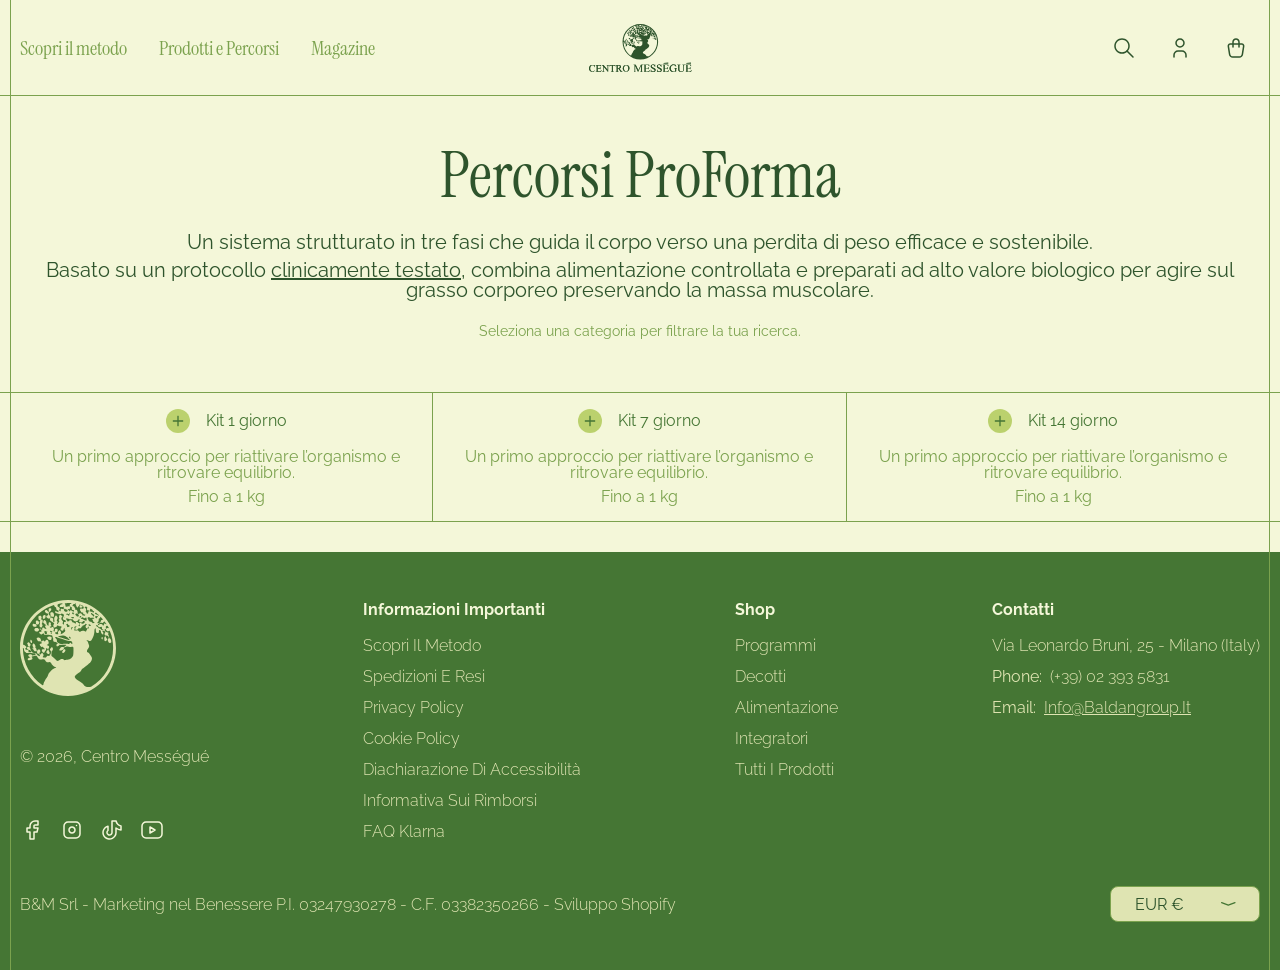
==== commit dab9d72f: "working on collection page" ====
--- a/collections.html
+++ b/collections.html
@@ -10,6 +10,7 @@
 	<link rel="stylesheet" href="./assets/css/swiper-bundle.min.css">
 	<link rel="stylesheet" href="./assets/css/footer.css">
 	<link rel="stylesheet" href="./assets/css/card.css">
+	<link rel="stylesheet" href="./assets/css/filter-section.css">
 	<link rel="stylesheet" href="./assets/css/common-banner-section.css">
 	<link rel="stylesheet" href="./assets/css/navbar.css">
 	<link rel="stylesheet" href="./assets/css/main.css">
@@ -402,6 +403,7 @@
 	</header>
 
 	<main>
+		<!-- common-banner-section start -->
 		<section class="common-banner-section">
 			<div class="container">
 				<div class="common-banner-content">
@@ -415,7 +417,88 @@
 				</div>
 			</div>
 		</section>
-
+		<!-- common-banner-section end -->
+
+		<!-- filter-section start -->
+		<section class="filter-section">
+			<div class="filter-top">
+				<div class="container">
+					<div class="filter-accordion-items">
+						<div class="filter-accordion-item">
+							<div class="filter-accordion-heading">
+								<span class="icon">
+									<svg width="16" height="16" viewBox="0 0 16 16" fill="none" xmlns="http://www.w3.org/2000/svg">
+										<g clip-path="url(#clip0_331_3960)">
+											<path
+												d="M7.99984 2.66669C8.17665 2.66669 8.34622 2.73693 8.47124 2.86195C8.59627 2.98697 8.6665 3.15654 8.6665 3.33335V7.33335L12.6665 7.33335C12.8433 7.33335 13.0129 7.40359 13.1379 7.52862C13.2629 7.65364 13.3332 7.82321 13.3332 8.00002C13.3332 8.17683 13.2629 8.3464 13.1379 8.47143C13.0129 8.59645 12.8433 8.66669 12.6665 8.66669H8.6665V12.6667C8.6665 12.8435 8.59627 13.0131 8.47124 13.1381C8.34622 13.2631 8.17665 13.3334 7.99984 13.3334C7.82303 13.3334 7.65346 13.2631 7.52843 13.1381C7.40341 13.0131 7.33317 12.8435 7.33317 12.6667L7.33317 8.66669H3.33317C3.15636 8.66669 2.98679 8.59645 2.86177 8.47143C2.73674 8.3464 2.6665 8.17683 2.6665 8.00002C2.6665 7.82321 2.73674 7.65364 2.86177 7.52862C2.98679 7.40359 3.15636 7.33335 3.33317 7.33335H7.33317V3.33335C7.33317 3.15654 7.40341 2.98697 7.52843 2.86195C7.65346 2.73693 7.82303 2.66669 7.99984 2.66669Z"
+												fill="#457634" />
+										</g>
+										<defs>
+											<clipPath id="clip0_331_3960">
+												<rect width="16" height="16" fill="white" />
+											</clipPath>
+										</defs>
+									</svg>
+								</span>
+								<h2 class="filter-accordion-title">Kit 1 giorno</h2>
+							</div>
+							<div class="filter-accordion-content-wrap">
+								<p class="text">Un primo approccio per riattivare l’organismo e ritrovare equilibrio.</p>
+								<p class="filter-accordion-quantity">Fino a 1 kg</p>
+							</div>
+						</div>
+						<div class="filter-accordion-item">
+							<div class="filter-accordion-heading">
+								<span class="icon">
+									<svg width="16" height="16" viewBox="0 0 16 16" fill="none" xmlns="http://www.w3.org/2000/svg">
+										<g clip-path="url(#clip0_331_3960)">
+											<path
+												d="M7.99984 2.66669C8.17665 2.66669 8.34622 2.73693 8.47124 2.86195C8.59627 2.98697 8.6665 3.15654 8.6665 3.33335V7.33335L12.6665 7.33335C12.8433 7.33335 13.0129 7.40359 13.1379 7.52862C13.2629 7.65364 13.3332 7.82321 13.3332 8.00002C13.3332 8.17683 13.2629 8.3464 13.1379 8.47143C13.0129 8.59645 12.8433 8.66669 12.6665 8.66669H8.6665V12.6667C8.6665 12.8435 8.59627 13.0131 8.47124 13.1381C8.34622 13.2631 8.17665 13.3334 7.99984 13.3334C7.82303 13.3334 7.65346 13.2631 7.52843 13.1381C7.40341 13.0131 7.33317 12.8435 7.33317 12.6667L7.33317 8.66669H3.33317C3.15636 8.66669 2.98679 8.59645 2.86177 8.47143C2.73674 8.3464 2.6665 8.17683 2.6665 8.00002C2.6665 7.82321 2.73674 7.65364 2.86177 7.52862C2.98679 7.40359 3.15636 7.33335 3.33317 7.33335H7.33317V3.33335C7.33317 3.15654 7.40341 2.98697 7.52843 2.86195C7.65346 2.73693 7.82303 2.66669 7.99984 2.66669Z"
+												fill="#457634" />
+										</g>
+										<defs>
+											<clipPath id="clip0_331_3960">
+												<rect width="16" height="16" fill="white" />
+											</clipPath>
+										</defs>
+									</svg>
+								</span>
+								<h2 class="filter-accordion-title">Kit 7 giorno</h2>
+							</div>
+							<div class="filter-accordion-content-wrap">
+								<p class="text">Un primo approccio per riattivare l’organismo e ritrovare equilibrio.</p>
+								<p class="filter-accordion-quantity">Fino a 1 kg</p>
+							</div>
+						</div>
+						<div class="filter-accordion-item">
+							<div class="filter-accordion-heading">
+								<span class="icon">
+									<svg width="16" height="16" viewBox="0 0 16 16" fill="none" xmlns="http://www.w3.org/2000/svg">
+										<g clip-path="url(#clip0_331_3960)">
+											<path
+												d="M7.99984 2.66669C8.17665 2.66669 8.34622 2.73693 8.47124 2.86195C8.59627 2.98697 8.6665 3.15654 8.6665 3.33335V7.33335L12.6665 7.33335C12.8433 7.33335 13.0129 7.40359 13.1379 7.52862C13.2629 7.65364 13.3332 7.82321 13.3332 8.00002C13.3332 8.17683 13.2629 8.3464 13.1379 8.47143C13.0129 8.59645 12.8433 8.66669 12.6665 8.66669H8.6665V12.6667C8.6665 12.8435 8.59627 13.0131 8.47124 13.1381C8.34622 13.2631 8.17665 13.3334 7.99984 13.3334C7.82303 13.3334 7.65346 13.2631 7.52843 13.1381C7.40341 13.0131 7.33317 12.8435 7.33317 12.6667L7.33317 8.66669H3.33317C3.15636 8.66669 2.98679 8.59645 2.86177 8.47143C2.73674 8.3464 2.6665 8.17683 2.6665 8.00002C2.6665 7.82321 2.73674 7.65364 2.86177 7.52862C2.98679 7.40359 3.15636 7.33335 3.33317 7.33335H7.33317V3.33335C7.33317 3.15654 7.40341 2.98697 7.52843 2.86195C7.65346 2.73693 7.82303 2.66669 7.99984 2.66669Z"
+												fill="#457634" />
+										</g>
+										<defs>
+											<clipPath id="clip0_331_3960">
+												<rect width="16" height="16" fill="white" />
+											</clipPath>
+										</defs>
+									</svg>
+								</span>
+								<h2 class="filter-accordion-title">Kit 14 giorno</h2>
+							</div>
+							<div class="filter-accordion-content-wrap">
+								<p class="text">Un primo approccio per riattivare l’organismo e ritrovare equilibrio.</p>
+								<p class="filter-accordion-quantity">Fino a 1 kg</p>
+							</div>
+						</div>
+					</div>
+				</div>
+			</div>
+			<div class="filter-btm"></div>
+		</section>
+		<!-- filter-section end -->
 	</main>
 
 	<!-- footer section start -->
--- a/assets/css/filter-section.css
+++ b/assets/css/filter-section.css
@@ -0,0 +1,67 @@
+/* filter-section css start */
+.filter-section {
+    padding: 30px 0;
+}
+
+.filter-top {
+    border-top: 1px solid var(--border-color);
+    border-bottom: 1px solid var(--border-color);
+}
+
+.filter-accordion-items {
+    display: grid;
+    grid-template-columns: repeat(3, 1fr);
+}
+
+.filter-accordion-item {
+    padding: 16px 24px;
+    text-align: center;
+    border-right: 1px solid var(--border-color);
+}
+
+.filter-accordion-item:last-child {
+    border-right: 0;
+}
+
+.filter-accordion-heading {
+    display: flex;
+    align-items: center;
+    justify-content: center;
+    gap: 16px;
+}
+
+.filter-accordion-heading .icon {
+    display: flex;
+    background: var(--item-bg3);
+    width: 24px;
+    height: 24px;
+    border-radius: 50px;
+    overflow: hidden;
+    align-items: center;
+    justify-content: center;
+}
+
+.filter-accordion-title {
+    font-family: var(--paragraph-font);
+    font-weight: 400;
+    font-size: 16px;
+    line-height: 100%;
+    color: var(--brand-color);
+}
+
+.filter-accordion-content-wrap {
+    margin: 16px 0 0 0;
+}
+
+.filter-accordion-quantity,
+.filter-accordion-content-wrap .text {
+    font-size: 16px;
+    line-height: 100%;
+    color: var(--item-bg);
+}
+
+.filter-accordion-quantity {
+    margin: 8px 0 0 0;
+}
+
+/* filter-section css end */
--- a/assets/css/common-banner-section.css
+++ b/assets/css/common-banner-section.css
@@ -40,4 +40,35 @@
     color: var(--item-bg);
 }
 
-/* common-banner-section css end */+/* common-banner-section css end */
+
+@media only screen and (max-width:992px) {
+
+    /* common-banner-section css start */
+    .common-banner-content .title {
+        font-size: 44px;
+    }
+
+    /* common-banner-section css end */
+}
+
+@media only screen and (max-width:575px) {
+
+    /* common-banner-section css start */
+    .common-banner-content .title {
+        font-size: 28px;
+        padding: 0 0 8px 0;
+    }
+
+    .common-banner-content .text {
+        font-size: 16px;
+        line-height: 130%;
+    }
+
+    .common-banner-content .mark-text {
+        margin: 16px 0 0 0;
+        font-size: 14px;
+    }
+
+    /* common-banner-section css end */
+}
--- a/assets/css/navbar.css
+++ b/assets/css/navbar.css
@@ -7,10 +7,34 @@
     right: 0;
     transition: ease 2s;
     width: 100%;
-    z-index: 999;
+    z-index: 99999;
     border-bottom: 1px solid var(--border-color);
     height: 96px;
     overflow: hidden;
+}
+
+.navbar-megamenu-content::before,
+.navbar::before {
+    position: absolute;
+    content: "";
+    left: 24px;
+    top: 0;
+    width: 1px;
+    height: 100%;
+    background: var(--border-color);
+    z-index: 1;
+}
+
+.navbar-megamenu-content::after,
+.navbar::after {
+    position: absolute;
+    content: "";
+    right: 24px;
+    top: 0;
+    width: 1px;
+    height: 100%;
+    background: var(--border-color);
+    z-index: 1;
 }
 
 .navbar.green {
@@ -503,7 +527,7 @@
     width: 100vw;
     background-color: rgba(0, 0, 0, 0.5);
     height: 100vh;
-    z-index: 9999;
+    z-index: 99999;
     transition: 300ms;
     opacity: 0;
     visibility: hidden;
@@ -590,20 +614,31 @@
 /* search-bar css end */
 @media only screen and (max-width: 1480px) {
 
-    /* navbar css end */
+    /* navbar css start */
     .navbar-wrapper {
         gap: 24px;
     }
 
-    /* navbar-img-link-content css start */
-    .navbar-img-link-content-left .navbar-img-link-content-left-item {
-        min-width: 165px;
-    }
-
-    /* navbar-img-link-content css end */
-
     /* navbar css end */
 }
+
+@media only screen and (max-width: 1384px) {
+
+    /* navbar css start */
+
+    .navbar-megamenu-content::before,
+    .navbar::before {
+        left: 10px;
+    }
+
+    .navbar-megamenu-content::after,
+    .navbar::after {
+        right: 10px;
+    }
+
+    /* navbar css end */
+}
+
 
 @media only screen and (max-width: 992px) {
 
@@ -696,7 +731,7 @@
 
     .navbar-link-title {
         justify-content: space-between;
-        padding: 10px 20px;
+        padding: 10px 16px;
         width: 100%;
         transition: none;
         height: auto;
@@ -742,6 +777,14 @@
         transition: unset;
     }
 
+    .navbar-megamenu-content::before {
+        display: none;
+    }
+
+    .navbar-megamenu-content::after {
+        display: none;
+    }
+
     .navbar-megamenu-content-items {
         gap: 0;
         flex-direction: column;
@@ -840,6 +883,14 @@
 @media only screen and (max-width: 575px) {
 
     /* navbar css end */
+    .navbar::before {
+        left: 8px;
+    }
+
+    .navbar::after {
+        right: 8px;
+    }
+
     .navbar-search-bar {
         max-width: calc(100% - 70px);
     }
--- a/assets/css/main.css
+++ b/assets/css/main.css
@@ -124,7 +124,7 @@
     width: 1px;
     height: calc(100% + 96px);
     background: var(--border-color);
-    z-index: 9999;
+    z-index: 999;
 }
 
 body::after {
@@ -135,7 +135,7 @@
     width: 1px;
     height: calc(100% + 96px);
     background: var(--border-color);
-    z-index: 9999;
+    z-index: 999;
 }
 
 ul,
@@ -179,38 +179,8 @@
     position: relative;
 }
 
-/* .container::before {
-    position: absolute;
-    content: "";
-    left: 0;
-    top: 50%;
-    transform: translateY(-50%);
-    width: 1px;
-    height: 4000%;
-    background: var(--border-color);
-    z-index: 999;
-}
-
-.container::after {
-    position: absolute;
-    content: "";
-    right: 0;
-    top: 50%;
-    transform: translateY(-50%);
-    width: 1px;
-    height: 4000%;
-    background: var(--border-color);
-    z-index: 999;
-} */
-
 .section {
     padding: 60px 0;
-}
-
-
-section,
-.section {
-    overflow: hidden;
 }
 
 .pt-0 {
@@ -848,11 +818,6 @@
 @media only screen and (max-width: 1384px) {
 
     /* common css start */
-    /* .container {
-        padding: 0 10px;
-        margin: 0 10px;
-    } */
-
     body::before {
         left: 10px;
     }
@@ -880,13 +845,11 @@
     }
 
     body::before {
-        left: 10px;
         top: -65px;
         height: calc(100% + 65px);
     }
 
     body::after {
-        right: 10px;
         top: -65px;
         height: calc(100% + 65px);
     }
@@ -924,7 +887,6 @@
     /* common css start */
     .container {
         padding: 0 16px;
-        /* margin: 0 8px; */
     }
 
     body::before {
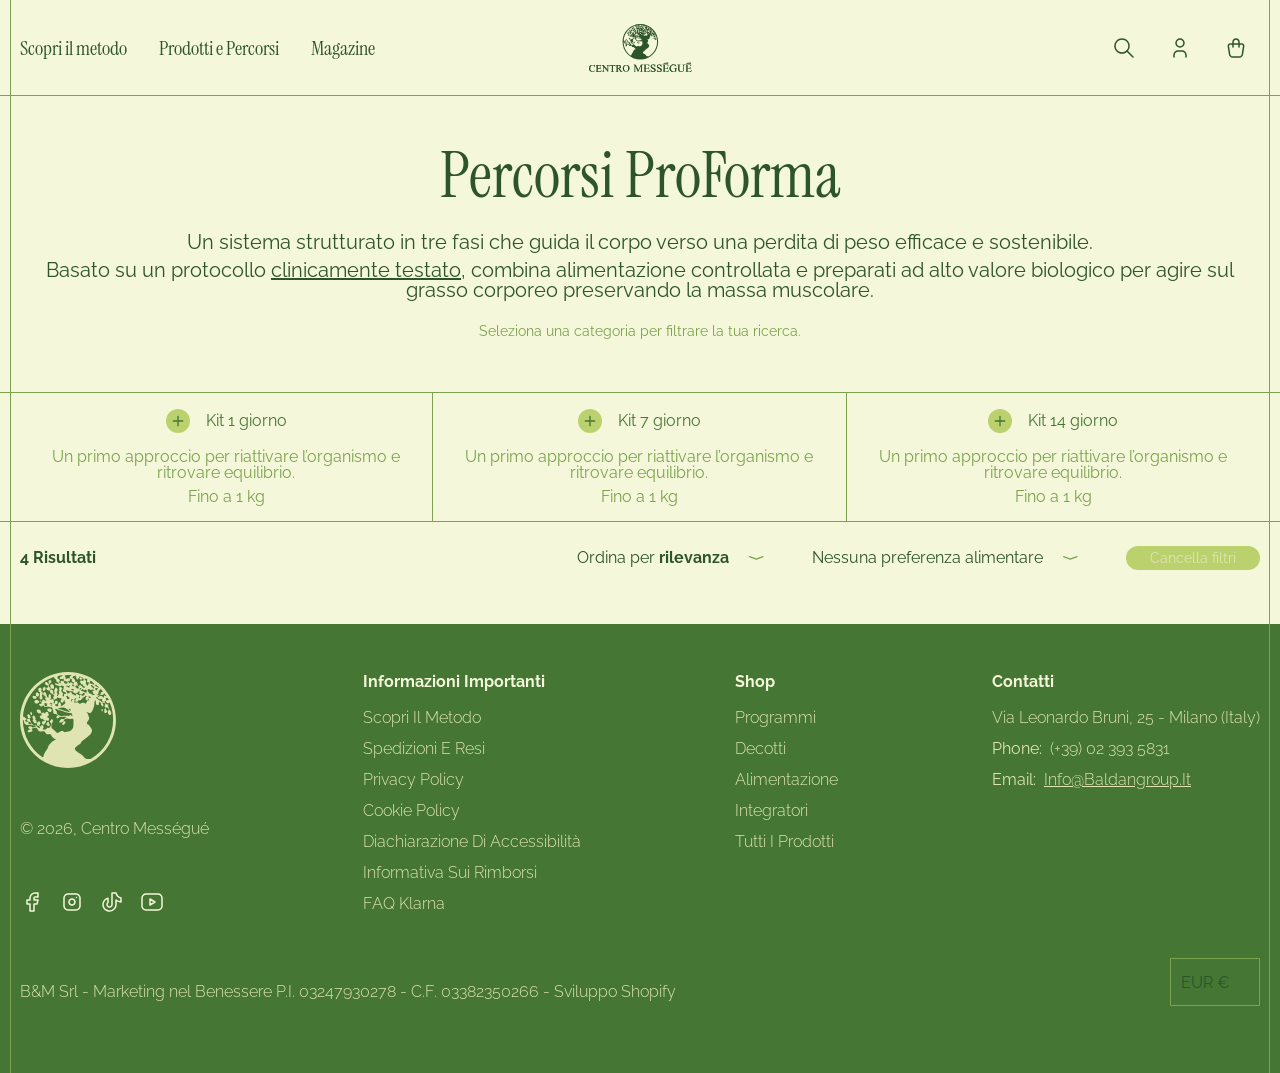
==== commit 4a34fbfa: "navbar hover color issue fixed, accordion font-weight issue fixed, footer custom select added" ====
--- a/collections.html
+++ b/collections.html
@@ -496,7 +496,66 @@
 					</div>
 				</div>
 			</div>
-			<div class="filter-btm"></div>
+			<div class="container">
+				<div class="filter-btm">
+					<div class="filter-result-conunt">
+						<p><strong>4 Risultati</strong></p>
+					</div>
+					<div class="filter-select-field-wrap">
+						<div class="filter-select-field-items">
+							<div class="filter-select-field-item">
+								<div class="filter-select-field-heading">
+									<p class="title">Ordina per <strong>rilevanza</strong></p>
+									<span class="icon">
+										<svg width="15" height="4" viewBox="0 0 15 4" fill="none" xmlns="http://www.w3.org/2000/svg">
+											<path d="M0.625 0.625L7.29167 3.125L13.9583 0.625" stroke="#7BA24E" stroke-width="1.25"
+												stroke-linecap="round" stroke-linejoin="round" />
+										</svg>
+									</span>
+								</div>
+								<div class="drop">
+									<div class="filter-select-field filter-radio-field">
+										<input type="radio" id="rI" name="type1">
+										<label for="rI"><span class="box"></span>Rilevanza</label>
+									</div>
+									<div class="filter-select-field filter-radio-field">
+										<input type="radio" id="pC" name="type1">
+										<label for="pC"><span class="box"></span>Prezzo crescente</label>
+									</div>
+									<div class="filter-select-field filter-radio-field">
+										<input type="radio" id="pD" name="type1">
+										<label for="pD"><span class="box"></span>Prezzo decrescente</label>
+									</div>
+								</div>
+							</div>
+							<div class="filter-select-field-item">
+								<div class="filter-select-field-heading">
+									<p class="title">Nessuna preferenza alimentare</p>
+									<span class="icon">
+										<svg width="15" height="4" viewBox="0 0 15 4" fill="none" xmlns="http://www.w3.org/2000/svg">
+											<path d="M0.625 0.625L7.29167 3.125L13.9583 0.625" stroke="#7BA24E" stroke-width="1.25"
+												stroke-linecap="round" stroke-linejoin="round" />
+										</svg>
+									</span>
+								</div>
+								<div class="drop">
+									<div class="filter-select-field filter-radio-field">
+										<input type="radio" id="vegeTariana" name="type2">
+										<label for="vegeTariana"><span class="box"></span>Vegetariana</label>
+									</div>
+									<div class="filter-select-field filter-radio-field">
+										<input type="radio" id="gluten_Free" name="type2">
+										<label for="gluten_Free"><span class="box"></span>Gluten free</label>
+									</div>
+								</div>
+							</div>
+						</div>
+						<div class="filter-clear">
+							<button class="btn primary-btn">Cancella filtri</button>
+						</div>
+					</div>
+				</div>
+			</div>
 		</section>
 		<!-- filter-section end -->
 	</main>
--- a/assets/css/footer.css
+++ b/assets/css/footer.css
@@ -94,26 +94,126 @@
     font-weight: 300;
 }
 
-.price-select-field {
+
+.footer-select-field-item {
     position: relative;
-}
-
-.copyright-field select {
-    padding: 0 42px 0 24px;
-    height: 36px;
+    cursor: pointer;
+    user-select: none;
+}
+
+.footer-select-field-heading {
+    display: flex;
+    align-items: center;
+    justify-content: space-between;
+    gap: 32px;
     background: var(--item-bg2);
+    padding: 10px 24px 8px;
+    border: 1px solid var(--brand-color);
+    border-radius: 8px;
+}
+
+.footer-select-field-heading .title {
+    color: var(--brand-color);
+    line-height: 1;
+}
+
+.footer-select-field-heading .icon {
+    display: flex;
+}
+
+.footer-select-field-item .drop {
+    background: var(--item-bg5);
+    border: 1px solid var(--border-color);
+    right: 0;
+    opacity: 0;
+    position: absolute;
+    bottom: 170%;
+    transition: all ease .3s;
+    z-index: 1;
+    width: 100%;
     border-radius: 8px;
     overflow: hidden;
-    min-width: 150px;
-}
-
-.copyright-field .icon {
+}
+
+.footer-select-field-item.active .drop {
+    opacity: 1;
+    bottom: 140%;
+}
+
+.footer-select-field {
+    width: 100%;
+    border-bottom: 1px solid var(--border-color);
+    position: relative;
+}
+
+.footer-select-field:last-child {
+    border-bottom: 0;
+}
+
+.footer-select-field input {
     position: absolute;
+    left: 50%;
     top: 50%;
-    right: 24px;
-    transform: translateY(-50%);
-    display: flex;
-    /* z-index: -1; */
+    transform: translate(-50%, -50%) !important;
+    width: 0;
+    height: 0;
+    opacity: 0;
+    visibility: hidden;
+    user-select: none;
+}
+
+.footer-select-field label {
+    display: flex;
+    align-items: center;
+    gap: 16px;
+    position: relative;
+    vertical-align: middle;
+    cursor: pointer;
+    -webkit-appearance: none;
+    color: var(--paragraph-text-color);
+    font-size: 16px;
+    font-weight: 400;
+    text-wrap-mode: nowrap;
+    width: 100%;
+    padding: 8px 16px;
+    user-select: none;
+}
+
+.footer-select-field label .box {
+    background: var(--item-bg2);
+    display: block;
+    overflow: hidden;
+    width: 16px;
+    height: 16px;
+    position: relative;
+}
+
+.footer-radio-field label .box {
+    border-radius: 50px;
+}
+
+.footer-radio-field label .box::before {
+    position: absolute;
+    content: "";
+    left: 50%;
+    top: 50%;
+    transform: translate(-50%, -50%);
+    width: 8px;
+    height: 8px;
+    border-radius: 50px;
+    background: var(--brand-color);
+    z-index: 1;
+    opacity: 0;
+    visibility: hidden;
+}
+
+.footer-radio-field input[type="radio"]:checked~label .box::before {
+    opacity: 1;
+    visibility: visible;
+}
+
+.footer-radio-field input[type="radio"]:checked~label {
+    font-weight: 700;
 }
 
 /* footer-section css end */
--- a/assets/css/filter-section.css
+++ b/assets/css/filter-section.css
@@ -64,4 +64,138 @@
     margin: 8px 0 0 0;
 }
 
+.filter-btm {
+    padding: 24px 0;
+    display: flex;
+    align-items: center;
+    justify-content: space-between;
+    gap: 48px;
+}
+
+.filter-select-field-items,
+.filter-select-field-wrap {
+    display: flex;
+    align-items: center;
+    gap: 48px;
+}
+
+.filter-clear .primary-btn {
+    padding: 4px 24.22px;
+    font-size: 14px;
+    background: var(--item-bg3);
+    color: var(--item-bg2);
+}
+
+.filter-select-field-item {
+    position: relative;
+    cursor: pointer;
+    user-select: none;
+}
+
+.filter-select-field-heading {
+    display: flex;
+    align-items: center;
+    justify-content: space-between;
+    gap: 20px;
+}
+
+.filter-select-field-heading .icon {
+    display: flex;
+}
+
+.filter-select-field-item .drop {
+    background: var(--item-bg5);
+    border: 1px solid var(--border-color);
+    /* left: 50%; */
+    right: 0;
+    opacity: 0;
+    position: absolute;
+    top: 170%;
+    transition: all ease .3s;
+    z-index: 1;
+    width: fit-content;
+    /* transform: translateX(-50%); */
+}
+
+.filter-select-field-item.active .drop {
+    opacity: 1;
+    top: 130%;
+}
+
+.filter-select-field {
+    width: 100%;
+    border-bottom: 1px solid var(--border-color);
+    position: relative;
+}
+
+.filter-select-field:last-child {
+    border-bottom: 0;
+}
+
+.filter-select-field input {
+    position: absolute;
+    left: 50%;
+    top: 50%;
+    transform: translate(-50%, -50%) !important;
+    width: 0;
+    height: 0;
+    opacity: 0;
+    visibility: hidden;
+    user-select: none;
+}
+
+.filter-select-field label {
+    display: flex;
+    align-items: center;
+    gap: 16px;
+    position: relative;
+    vertical-align: middle;
+    cursor: pointer;
+    -webkit-appearance: none;
+    color: var(--paragraph-text-color);
+    font-size: 16px;
+    font-weight: 400;
+    text-wrap-mode: nowrap;
+    width: 100%;
+    padding: 8px 16px;
+    user-select: none;
+}
+
+.filter-select-field label .box {
+    background: var(--item-bg2);
+    display: block;
+    overflow: hidden;
+    width: 16px;
+    height: 16px;
+    position: relative;
+}
+
+.filter-radio-field label .box {
+    border-radius: 50px;
+}
+
+.filter-radio-field label .box::before {
+    position: absolute;
+    content: "";
+    left: 50%;
+    top: 50%;
+    transform: translate(-50%, -50%);
+    width: 8px;
+    height: 8px;
+    border-radius: 50px;
+    background: var(--brand-color);
+    z-index: 1;
+    opacity: 0;
+    visibility: hidden;
+}
+
+.filter-radio-field input[type="radio"]:checked~label .box::before {
+    opacity: 1;
+    visibility: visible;
+}
+
+.filter-radio-field input[type="radio"]:checked~label {
+    font-weight: 700;
+}
+
 /* filter-section css end */
--- a/assets/css/navbar.css
+++ b/assets/css/navbar.css
@@ -215,7 +215,7 @@
     justify-content: center;
     gap: 8px;
     padding: 34.5px 0;
-    color: var(--item-bg);
+    color: var(--paragraph-text-color);
     font-size: 20px;
     font-weight: 400;
     transition: all ease .3s;
@@ -226,6 +226,10 @@
 
 .navbar-link:hover .navbar-link-title {
     color: var(--item-bg6);
+}
+
+.navbar-link.active .navbar-link-title {
+    color: var(--item-bg);
 }
 
 .navbar-link-title .icon {
--- a/assets/css/main.css
+++ b/assets/css/main.css
@@ -55,7 +55,7 @@
     --white: #ffffff;
     --heading-text-color: #2E542C;
     --paragraph-text-color: #2E542C;
-    --brand-color: #457634;
+    --brand-color: #457634; 
     --body-color: #F4F7D9;
     --item-bg: #7BA24E;
     --item-bg2: #DFE4B2;
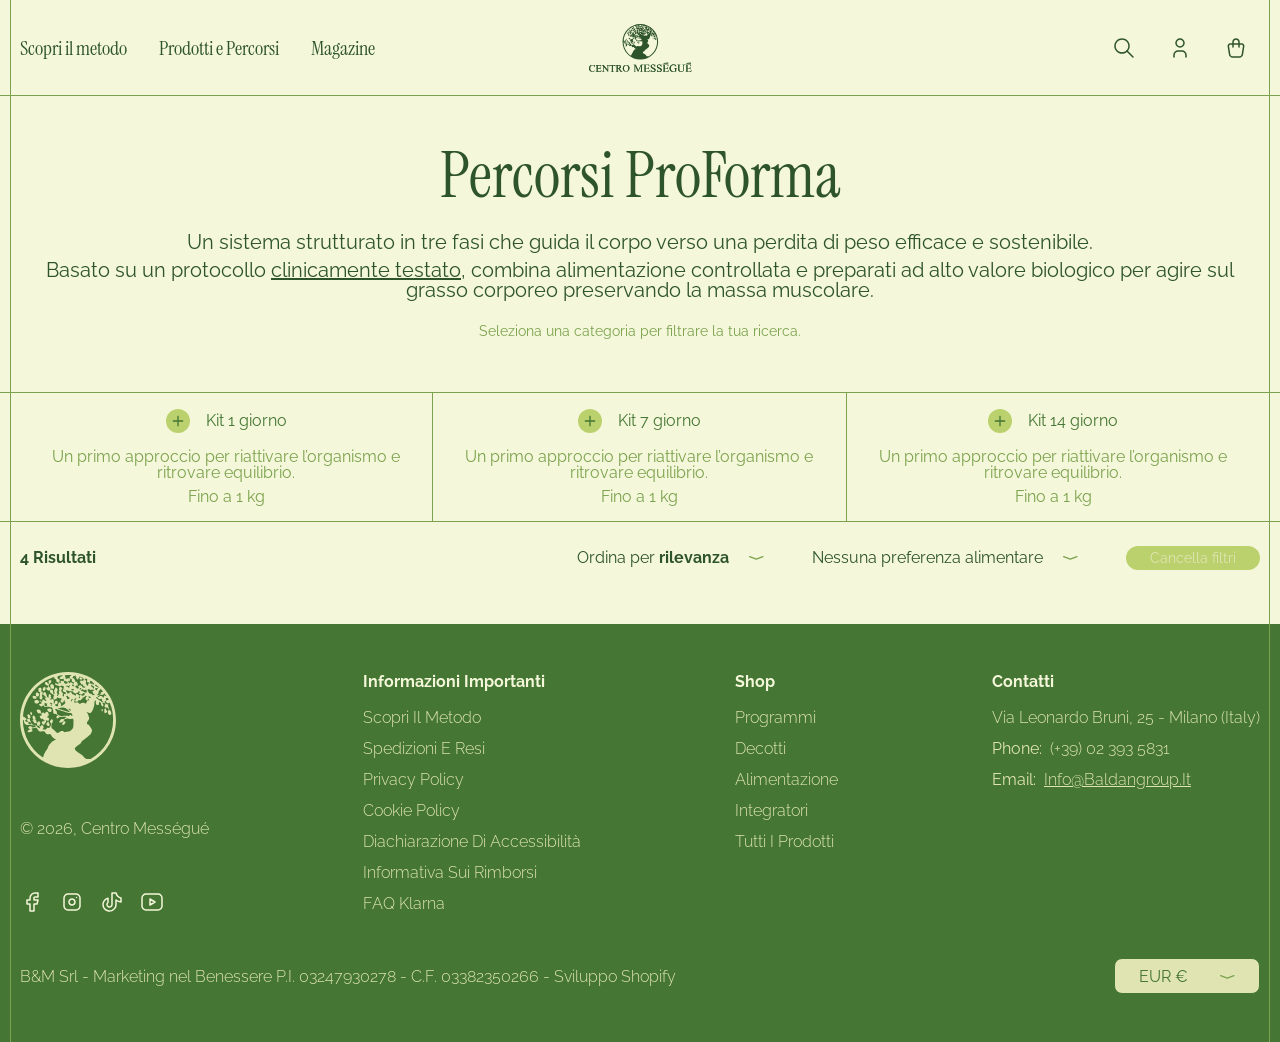
==== commit c6a5b73e: "navbar hover color issue fixed, accordion font-weight issue fixed, footer custom select added" ====
--- a/collections.html
+++ b/collections.html
@@ -690,7 +690,48 @@
 						<p>B&M Srl - Marketing nel Benessere P.I. 03247930278 - C.F. 03382350266 - Sviluppo Shopify</p>
 					</div>
 					<div class="copyright-field">
-						<div class="price-select-field">
+						<div class="footer-select-field-item">
+							<div class="footer-select-field-heading">
+								<p class="title">EUR €</p>
+								<span class="icon">
+									<svg width="15" height="4" viewBox="0 0 15 4" fill="none" xmlns="http://www.w3.org/2000/svg">
+										<path d="M0.625 0.625L7.29167 3.125L13.9583 0.625" stroke="#7BA24E" stroke-width="1.25"
+											stroke-linecap="round" stroke-linejoin="round" />
+									</svg>
+								</span>
+							</div>
+							<div class="drop">
+								<div class="footer-select-field footer-radio-field">
+									<input type="radio" id="czk" name="footer_price">
+									<label for="czk"><span class="box"></span>CZK Kč</label>
+								</div>
+								<div class="footer-select-field footer-radio-field">
+									<input type="radio" id="dkk" name="footer_price">
+									<label for="dkk"><span class="box"></span>DKK kr.</label>
+								</div>
+									<div class="footer-select-field footer-radio-field">
+									<input type="radio" id="eur" name="footer_price">
+									<label for="eur"><span class="box"></span>EUR €</label>
+								</div>
+									<div class="footer-select-field footer-radio-field">
+									<input type="radio" id="huf" name="footer_price">
+									<label for="huf"><span class="box"></span>HUF Ft</label>
+								</div>
+									<div class="footer-select-field footer-radio-field">
+									<input type="radio" id="pln" name="footer_price">
+									<label for="pln"><span class="box"></span>PLN zł</label>
+								</div>
+									<div class="footer-select-field footer-radio-field">
+									<input type="radio" id="ron" name="footer_price">
+									<label for="ron"><span class="box"></span>RON Lei</label>
+								</div>
+									<div class="footer-select-field footer-radio-field">
+									<input type="radio" id="sek" name="footer_price">
+									<label for="sek"><span class="box"></span>SEK kr</label>
+								</div>
+							</div>
+						</div>
+						<!-- <div class="price-select-field">
 							<select>
 								<option value="1">EUR €</option>
 								<option value="2">EUR €</option>
@@ -702,7 +743,7 @@
 										stroke-linecap="round" stroke-linejoin="round" />
 								</svg>
 							</span>
-						</div>
+						</div> -->
 					</div>
 				</div>
 			</div>
